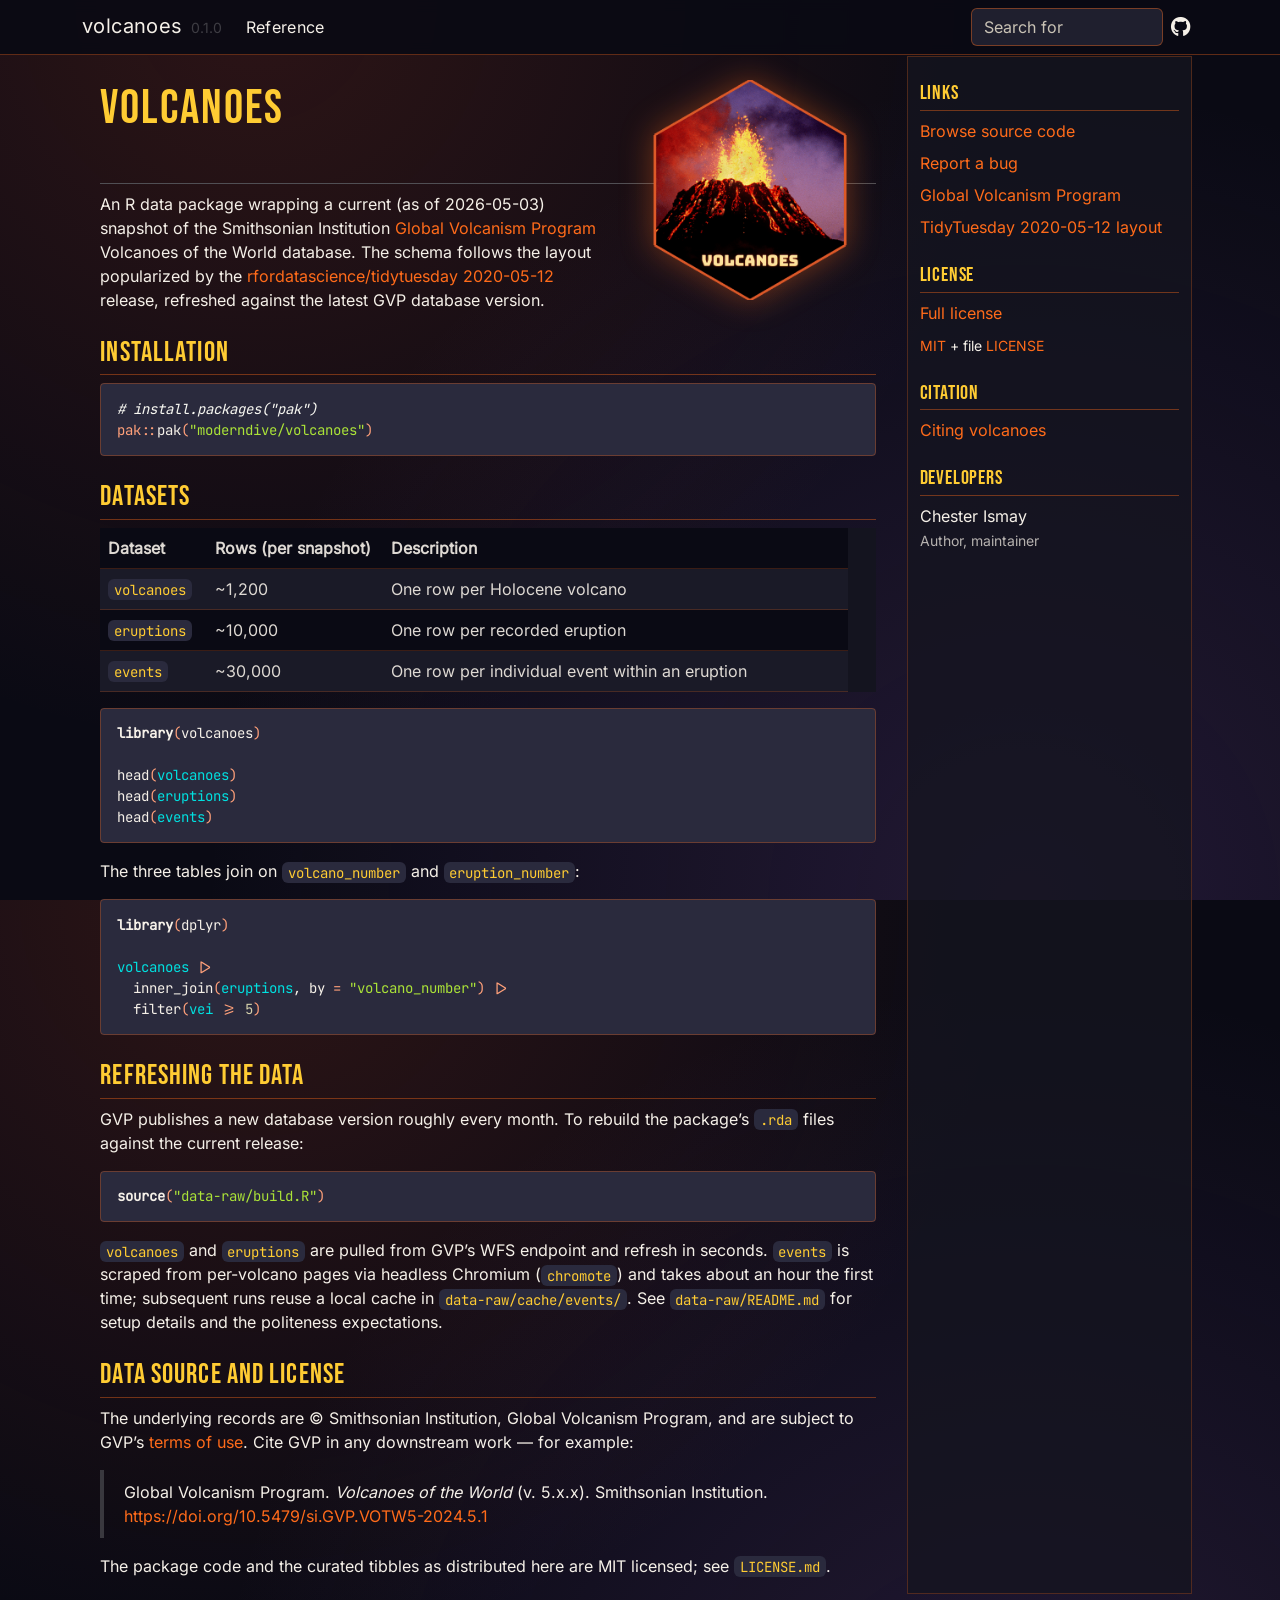
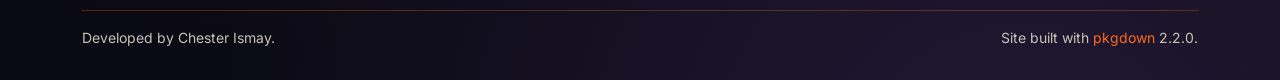
==== index.html @ a4c1a217 "Deploying to gh-pages from @ moderndive/volcanoes@729b1eee5a3ba54987ddbe29202e0647dfbb657e 🚀" ====
<!DOCTYPE html>
<!-- Generated by pkgdown: do not edit by hand --><html lang="en">
<head>
<meta http-equiv="Content-Type" content="text/html; charset=UTF-8">
<meta charset="utf-8">
<meta http-equiv="X-UA-Compatible" content="IE=edge">
<meta name="viewport" content="width=device-width, initial-scale=1, shrink-to-fit=no">
<title>volcanoes • volcanoes</title>
<!-- favicons --><link rel="icon" type="image/png" sizes="96x96" href="favicon-96x96.png">
<link rel="icon" type="”image/svg+xml”" href="favicon.svg">
<link rel="apple-touch-icon" sizes="180x180" href="apple-touch-icon.png">
<link rel="icon" sizes="any" href="favicon.ico">
<link rel="manifest" href="site.webmanifest">
<script src="deps/jquery-3.6.0/jquery-3.6.0.min.js"></script><meta name="viewport" content="width=device-width, initial-scale=1, shrink-to-fit=no">
<link href="deps/bootstrap-5.3.1/bootstrap.min.css" rel="stylesheet">
<script src="deps/bootstrap-5.3.1/bootstrap.bundle.min.js"></script><link href="deps/Inter-0.4.10/font.css" rel="stylesheet">
<link href="deps/JetBrains_Mono-0.4.10/font.css" rel="stylesheet">
<link href="deps/Bebas_Neue-0.4.10/font.css" rel="stylesheet">
<link href="deps/font-awesome-6.5.2/css/all.min.css" rel="stylesheet">
<link href="deps/font-awesome-6.5.2/css/v4-shims.min.css" rel="stylesheet">
<script src="deps/headroom-0.11.0/headroom.min.js"></script><script src="deps/headroom-0.11.0/jQuery.headroom.min.js"></script><script src="deps/bootstrap-toc-1.0.1/bootstrap-toc.min.js"></script><script src="deps/clipboard.js-2.0.11/clipboard.min.js"></script><script src="deps/search-1.0.0/autocomplete.jquery.min.js"></script><script src="deps/search-1.0.0/fuse.min.js"></script><script src="deps/search-1.0.0/mark.min.js"></script><!-- pkgdown --><script src="pkgdown.js"></script><script src="extra.js"></script><meta property="og:title" content="volcanoes">
<meta name="description" content="Tidy snapshots of the Smithsonian Institution Global Volcanism Program's Volcanoes of the World database — Holocene volcanoes, eruptions, and eruption events.
">
<meta property="og:description" content="Tidy snapshots of the Smithsonian Institution Global Volcanism Program's Volcanoes of the World database — Holocene volcanoes, eruptions, and eruption events.
">
<meta property="og:image" content="https://moderndive.github.io/volcanoes/logo.png">
</head>
<body>
    <a href="#main" class="visually-hidden-focusable">Skip to contents</a>


    <nav class="navbar navbar-expand-lg fixed-top bg-dark" data-bs-theme="dark" aria-label="Site navigation"><div class="container">

    <a class="navbar-brand me-2" href="index.html">volcanoes</a>

    <small class="nav-text text-muted me-auto" data-bs-toggle="tooltip" data-bs-placement="bottom" title="">0.1.0</small>


    <button class="navbar-toggler" type="button" data-bs-toggle="collapse" data-bs-target="#navbar" aria-controls="navbar" aria-expanded="false" aria-label="Toggle navigation">
      <span class="navbar-toggler-icon"></span>
    </button>

    <div id="navbar" class="collapse navbar-collapse ms-3">
      <ul class="navbar-nav me-auto">
<li class="nav-item"><a class="nav-link" href="reference/index.html">Reference</a></li>
      </ul>
<ul class="navbar-nav">
<li class="nav-item"><form class="form-inline" role="search">
 <input class="form-control" type="search" name="search-input" id="search-input" autocomplete="off" aria-label="Search site" placeholder="Search for" data-search-index="search.json">
</form></li>
<li class="nav-item"><a class="external-link nav-link" href="https://github.com/moderndive/volcanoes/" aria-label="GitHub"><span class="fa fab fa-github fa-lg"></span></a></li>
      </ul>
</div>


  </div>
</nav><div class="container template-home">
<div class="row">
  <main id="main" class="col-md-9"><div class="section level1">
<div class="page-header">
<img src="logo.png" class="logo" alt=""><h1 id="volcanoes-">volcanoes 
<a class="anchor" aria-label="anchor" href="#volcanoes-"></a>
</h1>
</div>
<p>An R data package wrapping a current (as of 2026-05-03) snapshot of the Smithsonian Institution <a href="https://volcano.si.edu/" class="external-link">Global Volcanism Program</a> Volcanoes of the World database. The schema follows the layout popularized by the <a href="https://github.com/rfordatascience/tidytuesday/tree/main/data/2020/2020-05-12" class="external-link">rfordatascience/tidytuesday 2020-05-12</a> release, refreshed against the latest GVP database version.</p>
<div class="section level2">
<h2 id="installation">Installation<a class="anchor" aria-label="anchor" href="#installation"></a>
</h2>
<div class="sourceCode" id="cb1"><pre class="downlit sourceCode r">
<code class="sourceCode R"><span><span class="co"># install.packages("pak")</span></span>
<span><span class="fu">pak</span><span class="fu">::</span><span class="fu"><a href="https://pak.r-lib.org/reference/pak.html" class="external-link">pak</a></span><span class="op">(</span><span class="st">"moderndive/volcanoes"</span><span class="op">)</span></span></code></pre></div>
</div>
<div class="section level2">
<h2 id="datasets">Datasets<a class="anchor" aria-label="anchor" href="#datasets"></a>
</h2>
<table class="table">
<colgroup>
<col width="14%">
<col width="23%">
<col width="61%">
</colgroup>
<thead><tr>
<th>Dataset</th>
<th>Rows (per snapshot)</th>
<th>Description</th>
</tr></thead>
<tbody>
<tr>
<td><code>volcanoes</code></td>
<td>~1,200</td>
<td>One row per Holocene volcano</td>
</tr>
<tr>
<td><code>eruptions</code></td>
<td>~10,000</td>
<td>One row per recorded eruption</td>
</tr>
<tr>
<td><code>events</code></td>
<td>~30,000</td>
<td>One row per individual event within an eruption</td>
</tr>
</tbody>
</table>
<div class="sourceCode" id="cb2"><pre class="downlit sourceCode r">
<code class="sourceCode R"><span><span class="kw"><a href="https://rdrr.io/r/base/library.html" class="external-link">library</a></span><span class="op">(</span><span class="va"><a href="https://moderndive.github.io/volcanoes/">volcanoes</a></span><span class="op">)</span></span>
<span></span>
<span><span class="fu"><a href="https://rdrr.io/r/utils/head.html" class="external-link">head</a></span><span class="op">(</span><span class="va">volcanoes</span><span class="op">)</span></span>
<span><span class="fu"><a href="https://rdrr.io/r/utils/head.html" class="external-link">head</a></span><span class="op">(</span><span class="va">eruptions</span><span class="op">)</span></span>
<span><span class="fu"><a href="https://rdrr.io/r/utils/head.html" class="external-link">head</a></span><span class="op">(</span><span class="va">events</span><span class="op">)</span></span></code></pre></div>
<p>The three tables join on <code>volcano_number</code> and <code>eruption_number</code>:</p>
<div class="sourceCode" id="cb3"><pre class="downlit sourceCode r">
<code class="sourceCode R"><span><span class="kw"><a href="https://rdrr.io/r/base/library.html" class="external-link">library</a></span><span class="op">(</span><span class="va"><a href="https://dplyr.tidyverse.org" class="external-link">dplyr</a></span><span class="op">)</span></span>
<span></span>
<span><span class="va">volcanoes</span> <span class="op">|&gt;</span></span>
<span>  <span class="fu"><a href="https://dplyr.tidyverse.org/reference/mutate-joins.html" class="external-link">inner_join</a></span><span class="op">(</span><span class="va">eruptions</span>, by <span class="op">=</span> <span class="st">"volcano_number"</span><span class="op">)</span> <span class="op">|&gt;</span></span>
<span>  <span class="fu"><a href="https://dplyr.tidyverse.org/reference/filter.html" class="external-link">filter</a></span><span class="op">(</span><span class="va">vei</span> <span class="op">&gt;=</span> <span class="fl">5</span><span class="op">)</span></span></code></pre></div>
</div>
<div class="section level2">
<h2 id="refreshing-the-data">Refreshing the data<a class="anchor" aria-label="anchor" href="#refreshing-the-data"></a>
</h2>
<p>GVP publishes a new database version roughly every month. To rebuild the package’s <code>.rda</code> files against the current release:</p>
<div class="sourceCode" id="cb4"><pre class="downlit sourceCode r">
<code class="sourceCode R"><span><span class="kw"><a href="https://rdrr.io/r/base/source.html" class="external-link">source</a></span><span class="op">(</span><span class="st">"data-raw/build.R"</span><span class="op">)</span></span></code></pre></div>
<p><code>volcanoes</code> and <code>eruptions</code> are pulled from GVP’s WFS endpoint and refresh in seconds. <code>events</code> is scraped from per-volcano pages via headless Chromium (<code>chromote</code>) and takes about an hour the first time; subsequent runs reuse a local cache in <code>data-raw/cache/events/</code>. See <a href="data-raw/README.html"><code>data-raw/README.md</code></a> for setup details and the politeness expectations.</p>
</div>
<div class="section level2">
<h2 id="data-source-and-license">Data source and license<a class="anchor" aria-label="anchor" href="#data-source-and-license"></a>
</h2>
<p>The underlying records are © Smithsonian Institution, Global Volcanism Program, and are subject to GVP’s <a href="https://volcano.si.edu/gvp_terms.cfm" class="external-link">terms of use</a>. Cite GVP in any downstream work — for example:</p>
<blockquote>
<p>Global Volcanism Program. <em>Volcanoes of the World</em> (v. 5.x.x). Smithsonian Institution. <a href="https://doi.org/10.5479/si.GVP.VOTW5-2024.5.1" class="external-link uri">https://doi.org/10.5479/si.GVP.VOTW5-2024.5.1</a></p>
</blockquote>
<p>The package code and the curated tibbles as distributed here are MIT licensed; see <a href="LICENSE.html"><code>LICENSE.md</code></a>.</p>
</div>
</div>
  </main><aside class="col-md-3"><div class="links">
<h2 data-toc-skip>Links</h2>
<ul class="list-unstyled">
<li><a href="https://github.com/moderndive/volcanoes/" class="external-link">Browse source code</a></li>
<li><a href="https://github.com/moderndive/volcanoes/issues" class="external-link">Report a bug</a></li>
<li><a href="https://volcano.si.edu/" class="external-link">Global Volcanism Program</a></li>
<li><a href="https://github.com/rfordatascience/tidytuesday/tree/main/data/2020/2020-05-12" class="external-link">TidyTuesday 2020-05-12 layout</a></li>
</ul>
</div>

<div class="license">
<h2 data-toc-skip>License</h2>
<ul class="list-unstyled">
<li><a href="LICENSE.html">Full license</a></li>
<li><small><a href="https://opensource.org/licenses/mit-license.php" class="external-link">MIT</a> + file <a href="LICENSE-text.html">LICENSE</a></small></li>
</ul>
</div>


<div class="citation">
<h2 data-toc-skip>Citation</h2>
<ul class="list-unstyled">
<li><a href="authors.html#citation">Citing volcanoes</a></li>
</ul>
</div>

<div class="developers">
<h2 data-toc-skip>Developers</h2>
<ul class="list-unstyled">
<li>Chester Ismay <br><small class="roles"> Author, maintainer </small>   </li>
</ul>
</div>



  </aside>
</div>


    <footer><div class="pkgdown-footer-left">
  <p>Developed by Chester Ismay.</p>
</div>

<div class="pkgdown-footer-right">
  <p>Site built with <a href="https://pkgdown.r-lib.org/" class="external-link">pkgdown</a> 2.2.0.</p>
</div>

    </footer>
</div>





  </body>
</html>
---- deps/Inter-0.4.10/font.css ----
/* cyrillic-ext */
@font-face {
  font-family: 'Inter';
  font-style: normal;
  font-weight: 400;
  font-display: swap;
  src: url(UcCO3FwrK3iLTeHuS_nVMrMxCp50SjIw2boKoduKmMEVuLyfAZJhiI2B.woff2) format('woff2');
  unicode-range: U+0460-052F, U+1C80-1C8A, U+20B4, U+2DE0-2DFF, U+A640-A69F, U+FE2E-FE2F;
}
/* cyrillic */
@font-face {
  font-family: 'Inter';
  font-style: normal;
  font-weight: 400;
  font-display: swap;
  src: url(UcCO3FwrK3iLTeHuS_nVMrMxCp50SjIw2boKoduKmMEVuLyfAZthiI2B.woff2) format('woff2');
  unicode-range: U+0301, U+0400-045F, U+0490-0491, U+04B0-04B1, U+2116;
}
/* greek-ext */
@font-face {
  font-family: 'Inter';
  font-style: normal;
  font-weight: 400;
  font-display: swap;
  src: url(UcCO3FwrK3iLTeHuS_nVMrMxCp50SjIw2boKoduKmMEVuLyfAZNhiI2B.woff2) format('woff2');
  unicode-range: U+1F00-1FFF;
}
/* greek */
@font-face {
  font-family: 'Inter';
  font-style: normal;
  font-weight: 400;
  font-display: swap;
  src: url(UcCO3FwrK3iLTeHuS_nVMrMxCp50SjIw2boKoduKmMEVuLyfAZxhiI2B.woff2) format('woff2');
  unicode-range: U+0370-0377, U+037A-037F, U+0384-038A, U+038C, U+038E-03A1, U+03A3-03FF;
}
/* vietnamese */
@font-face {
  font-family: 'Inter';
  font-style: normal;
  font-weight: 400;
  font-display: swap;
  src: url(UcCO3FwrK3iLTeHuS_nVMrMxCp50SjIw2boKoduKmMEVuLyfAZBhiI2B.woff2) format('woff2');
  unicode-range: U+0102-0103, U+0110-0111, U+0128-0129, U+0168-0169, U+01A0-01A1, U+01AF-01B0, U+0300-0301, U+0303-0304, U+0308-0309, U+0323, U+0329, U+1EA0-1EF9, U+20AB;
}
/* latin-ext */
@font-face {
  font-family: 'Inter';
  font-style: normal;
  font-weight: 400;
  font-display: swap;
  src: url(UcCO3FwrK3iLTeHuS_nVMrMxCp50SjIw2boKoduKmMEVuLyfAZFhiI2B.woff2) format('woff2');
  unicode-range: U+0100-02BA, U+02BD-02C5, U+02C7-02CC, U+02CE-02D7, U+02DD-02FF, U+0304, U+0308, U+0329, U+1D00-1DBF, U+1E00-1E9F, U+1EF2-1EFF, U+2020, U+20A0-20AB, U+20AD-20C0, U+2113, U+2C60-2C7F, U+A720-A7FF;
}
/* latin */
@font-face {
  font-family: 'Inter';
  font-style: normal;
  font-weight: 400;
  font-display: swap;
  src: url(UcCO3FwrK3iLTeHuS_nVMrMxCp50SjIw2boKoduKmMEVuLyfAZ9hiA.woff2) format('woff2');
  unicode-range: U+0000-00FF, U+0131, U+0152-0153, U+02BB-02BC, U+02C6, U+02DA, U+02DC, U+0304, U+0308, U+0329, U+2000-206F, U+20AC, U+2122, U+2191, U+2193, U+2212, U+2215, U+FEFF, U+FFFD;
}
---- deps/JetBrains_Mono-0.4.10/font.css ----
/* cyrillic-ext */
@font-face {
  font-family: 'JetBrains Mono';
  font-style: normal;
  font-weight: 400;
  font-display: swap;
  src: url(tDbY2o-flEEny0FZhsfKu5WU4zr3E_BX0PnT8RD8yKxTN1OVgaY.woff2) format('woff2');
  unicode-range: U+0460-052F, U+1C80-1C8A, U+20B4, U+2DE0-2DFF, U+A640-A69F, U+FE2E-FE2F;
}
/* cyrillic */
@font-face {
  font-family: 'JetBrains Mono';
  font-style: normal;
  font-weight: 400;
  font-display: swap;
  src: url(tDbY2o-flEEny0FZhsfKu5WU4zr3E_BX0PnT8RD8yKxTPlOVgaY.woff2) format('woff2');
  unicode-range: U+0301, U+0400-045F, U+0490-0491, U+04B0-04B1, U+2116;
}
/* greek */
@font-face {
  font-family: 'JetBrains Mono';
  font-style: normal;
  font-weight: 400;
  font-display: swap;
  src: url(tDbY2o-flEEny0FZhsfKu5WU4zr3E_BX0PnT8RD8yKxTOVOVgaY.woff2) format('woff2');
  unicode-range: U+0370-0377, U+037A-037F, U+0384-038A, U+038C, U+038E-03A1, U+03A3-03FF;
}
/* vietnamese */
@font-face {
  font-family: 'JetBrains Mono';
  font-style: normal;
  font-weight: 400;
  font-display: swap;
  src: url(tDbY2o-flEEny0FZhsfKu5WU4zr3E_BX0PnT8RD8yKxTNVOVgaY.woff2) format('woff2');
  unicode-range: U+0102-0103, U+0110-0111, U+0128-0129, U+0168-0169, U+01A0-01A1, U+01AF-01B0, U+0300-0301, U+0303-0304, U+0308-0309, U+0323, U+0329, U+1EA0-1EF9, U+20AB;
}
/* latin-ext */
@font-face {
  font-family: 'JetBrains Mono';
  font-style: normal;
  font-weight: 400;
  font-display: swap;
  src: url(tDbY2o-flEEny0FZhsfKu5WU4zr3E_BX0PnT8RD8yKxTNFOVgaY.woff2) format('woff2');
  unicode-range: U+0100-02BA, U+02BD-02C5, U+02C7-02CC, U+02CE-02D7, U+02DD-02FF, U+0304, U+0308, U+0329, U+1D00-1DBF, U+1E00-1E9F, U+1EF2-1EFF, U+2020, U+20A0-20AB, U+20AD-20C0, U+2113, U+2C60-2C7F, U+A720-A7FF;
}
/* latin */
@font-face {
  font-family: 'JetBrains Mono';
  font-style: normal;
  font-weight: 400;
  font-display: swap;
  src: url(tDbY2o-flEEny0FZhsfKu5WU4zr3E_BX0PnT8RD8yKxTOlOV.woff2) format('woff2');
  unicode-range: U+0000-00FF, U+0131, U+0152-0153, U+02BB-02BC, U+02C6, U+02DA, U+02DC, U+0304, U+0308, U+0329, U+2000-206F, U+20AC, U+2122, U+2191, U+2193, U+2212, U+2215, U+FEFF, U+FFFD;
}
---- deps/Bebas_Neue-0.4.10/font.css ----
/* latin-ext */
@font-face {
  font-family: 'Bebas Neue';
  font-style: normal;
  font-weight: 400;
  font-display: swap;
  src: url(JTUSjIg69CK48gW7PXoo9Wdhyzbi.woff2) format('woff2');
  unicode-range: U+0100-02BA, U+02BD-02C5, U+02C7-02CC, U+02CE-02D7, U+02DD-02FF, U+0304, U+0308, U+0329, U+1D00-1DBF, U+1E00-1E9F, U+1EF2-1EFF, U+2020, U+20A0-20AB, U+20AD-20C0, U+2113, U+2C60-2C7F, U+A720-A7FF;
}
/* latin */
@font-face {
  font-family: 'Bebas Neue';
  font-style: normal;
  font-weight: 400;
  font-display: swap;
  src: url(JTUSjIg69CK48gW7PXoo9Wlhyw.woff2) format('woff2');
  unicode-range: U+0000-00FF, U+0131, U+0152-0153, U+02BB-02BC, U+02C6, U+02DA, U+02DC, U+0304, U+0308, U+0329, U+2000-206F, U+20AC, U+2122, U+2191, U+2193, U+2212, U+2215, U+FEFF, U+FFFD;
}
---- deps/font-awesome-6.5.2/css/v4-shims.min.css ----
/*!
 * Font Awesome Free 6.5.2 by @fontawesome - https://fontawesome.com
 * License - https://fontawesome.com/license/free (Icons: CC BY 4.0, Fonts: SIL OFL 1.1, Code: MIT License)
 * Copyright 2024 Fonticons, Inc.
 */
.fa.fa-glass:before{content:"\f000"}.fa.fa-envelope-o{font-family:"Font Awesome 6 Free";font-weight:400}.fa.fa-envelope-o:before{content:"\f0e0"}.fa.fa-star-o{font-family:"Font Awesome 6 Free";font-weight:400}.fa.fa-star-o:before{content:"\f005"}.fa.fa-close:before,.fa.fa-remove:before{content:"\f00d"}.fa.fa-gear:before{content:"\f013"}.fa.fa-trash-o{font-family:"Font Awesome 6 Free";font-weight:400}.fa.fa-trash-o:before{content:"\f2ed"}.fa.fa-home:before{content:"\f015"}.fa.fa-file-o{font-family:"Font Awesome 6 Free";font-weight:400}.fa.fa-file-o:before{content:"\f15b"}.fa.fa-clock-o{font-family:"Font Awesome 6 Free";font-weight:400}.fa.fa-clock-o:before{content:"\f017"}.fa.fa-arrow-circle-o-down{font-family:"Font Awesome 6 Free";font-weight:400}.fa.fa-arrow-circle-o-down:before{content:"\f358"}.fa.fa-arrow-circle-o-up{font-family:"Font Awesome 6 Free";font-weight:400}.fa.fa-arrow-circle-o-up:before{content:"\f35b"}.fa.fa-play-circle-o{font-family:"Font Awesome 6 Free";font-weight:400}.fa.fa-play-circle-o:before{content:"\f144"}.fa.fa-repeat:before,.fa.fa-rotate-right:before{content:"\f01e"}.fa.fa-refresh:before{content:"\f021"}.fa.fa-list-alt{font-family:"Font Awesome 6 Free";font-weight:400}.fa.fa-list-alt:before{content:"\f022"}.fa.fa-dedent:before{content:"\f03b"}.fa.fa-video-camera:before{content:"\f03d"}.fa.fa-picture-o{font-family:"Font Awesome 6 Free";font-weight:400}.fa.fa-picture-o:before{content:"\f03e"}.fa.fa-photo{font-family:"Font Awesome 6 Free";font-weight:400}.fa.fa-photo:before{content:"\f03e"}.fa.fa-image{font-family:"Font Awesome 6 Free";font-weight:400}.fa.fa-image:before{content:"\f03e"}.fa.fa-map-marker:before{content:"\f3c5"}.fa.fa-pencil-square-o{font-family:"Font Awesome 6 Free";font-weight:400}.fa.fa-pencil-square-o:before{content:"\f044"}.fa.fa-edit{font-family:"Font Awesome 6 Free";font-weight:400}.fa.fa-edit:before{content:"\f044"}.fa.fa-share-square-o:before{content:"\f14d"}.fa.fa-check-square-o{font-family:"Font Awesome 6 Free";font-weight:400}.fa.fa-check-square-o:before{content:"\f14a"}.fa.fa-arrows:before{content:"\f0b2"}.fa.fa-times-circle-o{font-family:"Font Awesome 6 Free";font-weight:400}.fa.fa-times-circle-o:before{content:"\f057"}.fa.fa-check-circle-o{font-family:"Font Awesome 6 Free";font-weight:400}.fa.fa-check-circle-o:before{content:"\f058"}.fa.fa-mail-forward:before{content:"\f064"}.fa.fa-expand:before{content:"\f424"}.fa.fa-compress:before{content:"\f422"}.fa.fa-eye,.fa.fa-eye-slash{font-family:"Font Awesome 6 Free";font-weight:400}.fa.fa-warning:before{content:"\f071"}.fa.fa-calendar:before{content:"\f073"}.fa.fa-arrows-v:before{content:"\f338"}.fa.fa-arrows-h:before{content:"\f337"}.fa.fa-bar-chart-o:before,.fa.fa-bar-chart:before{content:"\e0e3"}.fa.fa-twitter-square{font-family:"Font Awesome 6 Brands";font-weight:400}.fa.fa-twitter-square:before{content:"\f081"}.fa.fa-facebook-square{font-family:"Font Awesome 6 Brands";font-weight:400}.fa.fa-facebook-square:before{content:"\f082"}.fa.fa-gears:before{content:"\f085"}.fa.fa-thumbs-o-up{font-family:"Font Awesome 6 Free";font-weight:400}.fa.fa-thumbs-o-up:before{content:"\f164"}.fa.fa-thumbs-o-down{font-family:"Font Awesome 6 Free";font-weight:400}.fa.fa-thumbs-o-down:before{content:"\f165"}.fa.fa-heart-o{font-family:"Font Awesome 6 Free";font-weight:400}.fa.fa-heart-o:before{content:"\f004"}.fa.fa-sign-out:before{content:"\f2f5"}.fa.fa-linkedin-square{font-family:"Font Awesome 6 Brands";font-weight:400}.fa.fa-linkedin-square:before{content:"\f08c"}.fa.fa-thumb-tack:before{content:"\f08d"}.fa.fa-external-link:before{content:"\f35d"}.fa.fa-sign-in:before{content:"\f2f6"}.fa.fa-github-square{font-family:"Font Awesome 6 Brands";font-weight:400}.fa.fa-github-square:before{content:"\f092"}.fa.fa-lemon-o{font-family:"Font Awesome 6 Free";font-weight:400}.fa.fa-lemon-o:before{content:"\f094"}.fa.fa-square-o{font-family:"Font Awesome 6 Free";font-weight:400}.fa.fa-square-o:before{content:"\f0c8"}.fa.fa-bookmark-o{font-family:"Font Awesome 6 Free";font-weight:400}.fa.fa-bookmark-o:before{content:"\f02e"}.fa.fa-facebook,.fa.fa-twitter{font-family:"Font Awesome 6 Brands";font-weight:400}.fa.fa-facebook:before{content:"\f39e"}.fa.fa-facebook-f{font-family:"Font Awesome 6 Brands";font-weight:400}.fa.fa-facebook-f:before{content:"\f39e"}.fa.fa-github{font-family:"Font Awesome 6 Brands";font-weight:400}.fa.fa-credit-card{font-family:"Font Awesome 6 Free";font-weight:400}.fa.fa-feed:before{content:"\f09e"}.fa.fa-hdd-o{font-family:"Font Awesome 6 Free";font-weight:400}.fa.fa-hdd-o:before{content:"\f0a0"}.fa.fa-hand-o-right{font-family:"Font Awesome 6 Free";font-weight:400}.fa.fa-hand-o-right:before{content:"\f0a4"}.fa.fa-hand-o-left{font-family:"Font Awesome 6 Free";font-weight:400}.fa.fa-hand-o-left:before{content:"\f0a5"}.fa.fa-hand-o-up{font-family:"Font Awesome 6 Free";font-weight:400}.fa.fa-hand-o-up:before{content:"\f0a6"}.fa.fa-hand-o-down{font-family:"Font Awesome 6 Free";font-weight:400}.fa.fa-hand-o-down:before{content:"\f0a7"}.fa.fa-globe:before{content:"\f57d"}.fa.fa-tasks:before{content:"\f828"}.fa.fa-arrows-alt:before{content:"\f31e"}.fa.fa-group:before{content:"\f0c0"}.fa.fa-chain:before{content:"\f0c1"}.fa.fa-cut:before{content:"\f0c4"}.fa.fa-files-o{font-family:"Font Awesome 6 Free";font-weight:400}.fa.fa-files-o:before{content:"\f0c5"}.fa.fa-floppy-o{font-family:"Font Awesome 6 Free";font-weight:400}.fa.fa-floppy-o:before{content:"\f0c7"}.fa.fa-save{font-family:"Font Awesome 6 Free";font-weight:400}.fa.fa-save:before{content:"\f0c7"}.fa.fa-navicon:before,.fa.fa-reorder:before{content:"\f0c9"}.fa.fa-magic:before{content:"\e2ca"}.fa.fa-pinterest,.fa.fa-pinterest-square{font-family:"Font Awesome 6 Brands";font-weight:400}.fa.fa-pinterest-square:before{content:"\f0d3"}.fa.fa-google-plus-square{font-family:"Font Awesome 6 Brands";font-weight:400}.fa.fa-google-plus-square:before{content:"\f0d4"}.fa.fa-google-plus{font-family:"Font Awesome 6 Brands";font-weight:400}.fa.fa-google-plus:before{content:"\f0d5"}.fa.fa-money:before{content:"\f3d1"}.fa.fa-unsorted:before{content:"\f0dc"}.fa.fa-sort-desc:before{content:"\f0dd"}.fa.fa-sort-asc:before{content:"\f0de"}.fa.fa-linkedin{font-family:"Font Awesome 6 Brands";font-weight:400}.fa.fa-linkedin:before{content:"\f0e1"}.fa.fa-rotate-left:before{content:"\f0e2"}.fa.fa-legal:before{content:"\f0e3"}.fa.fa-dashboard:before,.fa.fa-tachometer:before{content:"\f625"}.fa.fa-comment-o{font-family:"Font Awesome 6 Free";font-weight:400}.fa.fa-comment-o:before{content:"\f075"}.fa.fa-comments-o{font-family:"Font Awesome 6 Free";font-weight:400}.fa.fa-comments-o:before{content:"\f086"}.fa.fa-flash:before{content:"\f0e7"}.fa.fa-clipboard:before{content:"\f0ea"}.fa.fa-lightbulb-o{font-family:"Font Awesome 6 Free";font-weight:400}.fa.fa-lightbulb-o:before{content:"\f0eb"}.fa.fa-exchange:before{content:"\f362"}.fa.fa-cloud-download:before{content:"\f0ed"}.fa.fa-cloud-upload:before{content:"\f0ee"}.fa.fa-bell-o{font-family:"Font Awesome 6 Free";font-weight:400}.fa.fa-bell-o:before{content:"\f0f3"}.fa.fa-cutlery:before{content:"\f2e7"}.fa.fa-file-text-o{font-family:"Font Awesome 6 Free";font-weight:400}.fa.fa-file-text-o:before{content:"\f15c"}.fa.fa-building-o{font-family:"Font Awesome 6 Free";font-weight:400}.fa.fa-building-o:before{content:"\f1ad"}.fa.fa-hospital-o{font-family:"Font Awesome 6 Free";font-weight:400}.fa.fa-hospital-o:before{content:"\f0f8"}.fa.fa-tablet:before{content:"\f3fa"}.fa.fa-mobile-phone:before,.fa.fa-mobile:before{content:"\f3cd"}.fa.fa-circle-o{font-family:"Font Awesome 6 Free";font-weight:400}.fa.fa-circle-o:before{content:"\f111"}.fa.fa-mail-reply:before{content:"\f3e5"}.fa.fa-github-alt{font-family:"Font Awesome 6 Brands";font-weight:400}.fa.fa-folder-o{font-family:"Font Awesome 6 Free";font-weight:400}.fa.fa-folder-o:before{content:"\f07b"}.fa.fa-folder-open-o{font-family:"Font Awesome 6 Free";font-weight:400}.fa.fa-folder-open-o:before{content:"\f07c"}.fa.fa-smile-o{font-family:"Font Awesome 6 Free";font-weight:400}.fa.fa-smile-o:before{content:"\f118"}.fa.fa-frown-o{font-family:"Font Awesome 6 Free";font-weight:400}.fa.fa-frown-o:before{content:"\f119"}.fa.fa-meh-o{font-family:"Font Awesome 6 Free";font-weight:400}.fa.fa-meh-o:before{content:"\f11a"}.fa.fa-keyboard-o{font-family:"Font Awesome 6 Free";font-weight:400}.fa.fa-keyboard-o:before{content:"\f11c"}.fa.fa-flag-o{font-family:"Font Awesome 6 Free";font-weight:400}.fa.fa-flag-o:before{content:"\f024"}.fa.fa-mail-reply-all:before{content:"\f122"}.fa.fa-star-half-o{font-family:"Font Awesome 6 Free";font-weight:400}.fa.fa-star-half-o:before{content:"\f5c0"}.fa.fa-star-half-empty{font-family:"Font Awesome 6 Free";font-weight:400}.fa.fa-star-half-empty:before{content:"\f5c0"}.fa.fa-star-half-full{font-family:"Font Awesome 6 Free";font-weight:400}.fa.fa-star-half-full:before{content:"\f5c0"}.fa.fa-code-fork:before{content:"\f126"}.fa.fa-chain-broken:before,.fa.fa-unlink:before{content:"\f127"}.fa.fa-calendar-o{font-family:"Font Awesome 6 Free";font-weight:400}.fa.fa-calendar-o:before{content:"\f133"}.fa.fa-css3,.fa.fa-html5,.fa.fa-maxcdn{font-family:"Font Awesome 6 Brands";font-weight:400}.fa.fa-unlock-alt:before{content:"\f09c"}.fa.fa-minus-square-o{font-family:"Font Awesome 6 Free";font-weight:400}.fa.fa-minus-square-o:before{content:"\f146"}.fa.fa-level-up:before{content:"\f3bf"}.fa.fa-level-down:before{content:"\f3be"}.fa.fa-pencil-square:before{content:"\f14b"}.fa.fa-external-link-square:before{content:"\f360"}.fa.fa-compass{font-family:"Font Awesome 6 Free";font-weight:400}.fa.fa-caret-square-o-down{font-family:"Font Awesome 6 Free";font-weight:400}.fa.fa-caret-square-o-down:before{content:"\f150"}.fa.fa-toggle-down{font-family:"Font Awesome 6 Free";font-weight:400}.fa.fa-toggle-down:before{content:"\f150"}.fa.fa-caret-square-o-up{font-family:"Font Awesome 6 Free";font-weight:400}.fa.fa-caret-square-o-up:before{content:"\f151"}.fa.fa-toggle-up{font-family:"Font Awesome 6 Free";font-weight:400}.fa.fa-toggle-up:before{content:"\f151"}.fa.fa-caret-square-o-right{font-family:"Font Awesome 6 Free";font-weight:400}.fa.fa-caret-square-o-right:before{content:"\f152"}.fa.fa-toggle-right{font-family:"Font Awesome 6 Free";font-weight:400}.fa.fa-toggle-right:before{content:"\f152"}.fa.fa-eur:before,.fa.fa-euro:before{content:"\f153"}.fa.fa-gbp:before{content:"\f154"}.fa.fa-dollar:before,.fa.fa-usd:before{content:"\24"}.fa.fa-inr:before,.fa.fa-rupee:before{content:"\e1bc"}.fa.fa-cny:before,.fa.fa-jpy:before,.fa.fa-rmb:before,.fa.fa-yen:before{content:"\f157"}.fa.fa-rouble:before,.fa.fa-rub:before,.fa.fa-ruble:before{content:"\f158"}.fa.fa-krw:before,.fa.fa-won:before{content:"\f159"}.fa.fa-bitcoin,.fa.fa-btc{font-family:"Font Awesome 6 Brands";font-weight:400}.fa.fa-bitcoin:before{content:"\f15a"}.fa.fa-file-text:before{content:"\f15c"}.fa.fa-sort-alpha-asc:before{content:"\f15d"}.fa.fa-sort-alpha-desc:before{content:"\f881"}.fa.fa-sort-amount-asc:before{content:"\f884"}.fa.fa-sort-amount-desc:before{content:"\f160"}.fa.fa-sort-numeric-asc:before{content:"\f162"}.fa.fa-sort-numeric-desc:before{content:"\f886"}.fa.fa-youtube-square{font-family:"Font Awesome 6 Brands";font-weight:400}.fa.fa-youtube-square:before{content:"\f431"}.fa.fa-xing,.fa.fa-xing-square,.fa.fa-youtube{font-family:"Font Awesome 6 Brands";font-weight:400}.fa.fa-xing-square:before{content:"\f169"}.fa.fa-youtube-play{font-family:"Font Awesome 6 Brands";font-weight:400}.fa.fa-youtube-play:before{content:"\f167"}.fa.fa-adn,.fa.fa-bitbucket,.fa.fa-bitbucket-square,.fa.fa-dropbox,.fa.fa-flickr,.fa.fa-instagram,.fa.fa-stack-overflow{font-family:"Font Awesome 6 Brands";font-weight:400}.fa.fa-bitbucket-square:before{content:"\f171"}.fa.fa-tumblr,.fa.fa-tumblr-square{font-family:"Font Awesome 6 Brands";font-weight:400}.fa.fa-tumblr-square:before{content:"\f174"}.fa.fa-long-arrow-down:before{content:"\f309"}.fa.fa-long-arrow-up:before{content:"\f30c"}.fa.fa-long-arrow-left:before{content:"\f30a"}.fa.fa-long-arrow-right:before{content:"\f30b"}.fa.fa-android,.fa.fa-apple,.fa.fa-dribbble,.fa.fa-foursquare,.fa.fa-gittip,.fa.fa-gratipay,.fa.fa-linux,.fa.fa-skype,.fa.fa-trello,.fa.fa-windows{font-family:"Font Awesome 6 Brands";font-weight:400}.fa.fa-gittip:before{content:"\f184"}.fa.fa-sun-o{font-family:"Font Awesome 6 Free";font-weight:400}.fa.fa-sun-o:before{content:"\f185"}.fa.fa-moon-o{font-family:"Font Awesome 6 Free";font-weight:400}.fa.fa-moon-o:before{content:"\f186"}.fa.fa-pagelines,.fa.fa-renren,.fa.fa-stack-exchange,.fa.fa-vk,.fa.fa-weibo{font-family:"Font Awesome 6 Brands";font-weight:400}.fa.fa-arrow-circle-o-right{font-family:"Font Awesome 6 Free";font-weight:400}.fa.fa-arrow-circle-o-right:before{content:"\f35a"}.fa.fa-arrow-circle-o-left{font-family:"Font Awesome 6 Free";font-weight:400}.fa.fa-arrow-circle-o-left:before{content:"\f359"}.fa.fa-caret-square-o-left{font-family:"Font Awesome 6 Free";font-weight:400}.fa.fa-caret-square-o-left:before{content:"\f191"}.fa.fa-toggle-left{font-family:"Font Awesome 6 Free";font-weight:400}.fa.fa-toggle-left:before{content:"\f191"}.fa.fa-dot-circle-o{font-family:"Font Awesome 6 Free";font-weight:400}.fa.fa-dot-circle-o:before{content:"\f192"}.fa.fa-vimeo-square{font-family:"Font Awesome 6 Brands";font-weight:400}.fa.fa-vimeo-square:before{content:"\f194"}.fa.fa-try:before,.fa.fa-turkish-lira:before{content:"\e2bb"}.fa.fa-plus-square-o{font-family:"Font Awesome 6 Free";font-weight:400}.fa.fa-plus-square-o:before{content:"\f0fe"}.fa.fa-openid,.fa.fa-slack,.fa.fa-wordpress{font-family:"Font Awesome 6 Brands";font-weight:400}.fa.fa-bank:before,.fa.fa-institution:before{content:"\f19c"}.fa.fa-mortar-board:before{content:"\f19d"}.fa.fa-google,.fa.fa-reddit,.fa.fa-reddit-square,.fa.fa-yahoo{font-family:"Font Awesome 6 Brands";font-weight:400}.fa.fa-reddit-square:before{content:"\f1a2"}.fa.fa-behance,.fa.fa-behance-square,.fa.fa-delicious,.fa.fa-digg,.fa.fa-drupal,.fa.fa-joomla,.fa.fa-pied-piper-alt,.fa.fa-pied-piper-pp,.fa.fa-stumbleupon,.fa.fa-stumbleupon-circle{font-family:"Font Awesome 6 Brands";font-weight:400}.fa.fa-behance-square:before{content:"\f1b5"}.fa.fa-steam,.fa.fa-steam-square{font-family:"Font Awesome 6 Brands";font-weight:400}.fa.fa-steam-square:before{content:"\f1b7"}.fa.fa-automobile:before{content:"\f1b9"}.fa.fa-cab:before{content:"\f1ba"}.fa.fa-deviantart,.fa.fa-soundcloud,.fa.fa-spotify{font-family:"Font Awesome 6 Brands";font-weight:400}.fa.fa-file-pdf-o{font-family:"Font Awesome 6 Free";font-weight:400}.fa.fa-file-pdf-o:before{content:"\f1c1"}.fa.fa-file-word-o{font-family:"Font Awesome 6 Free";font-weight:400}.fa.fa-file-word-o:before{content:"\f1c2"}.fa.fa-file-excel-o{font-family:"Font Awesome 6 Free";font-weight:400}.fa.fa-file-excel-o:before{content:"\f1c3"}.fa.fa-file-powerpoint-o{font-family:"Font Awesome 6 Free";font-weight:400}.fa.fa-file-powerpoint-o:before{content:"\f1c4"}.fa.fa-file-image-o{font-family:"Font Awesome 6 Free";font-weight:400}.fa.fa-file-image-o:before{content:"\f1c5"}.fa.fa-file-photo-o{font-family:"Font Awesome 6 Free";font-weight:400}.fa.fa-file-photo-o:before{content:"\f1c5"}.fa.fa-file-picture-o{font-family:"Font Awesome 6 Free";font-weight:400}.fa.fa-file-picture-o:before{content:"\f1c5"}.fa.fa-file-archive-o{font-family:"Font Awesome 6 Free";font-weight:400}.fa.fa-file-archive-o:before{content:"\f1c6"}.fa.fa-file-zip-o{font-family:"Font Awesome 6 Free";font-weight:400}.fa.fa-file-zip-o:before{content:"\f1c6"}.fa.fa-file-audio-o{font-family:"Font Awesome 6 Free";font-weight:400}.fa.fa-file-audio-o:before{content:"\f1c7"}.fa.fa-file-sound-o{font-family:"Font Awesome 6 Free";font-weight:400}.fa.fa-file-sound-o:before{content:"\f1c7"}.fa.fa-file-video-o{font-family:"Font Awesome 6 Free";font-weight:400}.fa.fa-file-video-o:before{content:"\f1c8"}.fa.fa-file-movie-o{font-family:"Font Awesome 6 Free";font-weight:400}.fa.fa-file-movie-o:before{content:"\f1c8"}.fa.fa-file-code-o{font-family:"Font Awesome 6 Free";font-weight:400}.fa.fa-file-code-o:before{content:"\f1c9"}.fa.fa-codepen,.fa.fa-jsfiddle,.fa.fa-vine{font-family:"Font Awesome 6 Brands";font-weight:400}.fa.fa-life-bouy:before,.fa.fa-life-buoy:before,.fa.fa-life-saver:before,.fa.fa-support:before{content:"\f1cd"}.fa.fa-circle-o-notch:before{content:"\f1ce"}.fa.fa-ra,.fa.fa-rebel{font-family:"Font Awesome 6 Brands";font-weight:400}.fa.fa-ra:before{content:"\f1d0"}.fa.fa-resistance{font-family:"Font Awesome 6 Brands";font-weight:400}.fa.fa-resistance:before{content:"\f1d0"}.fa.fa-empire,.fa.fa-ge{font-family:"Font Awesome 6 Brands";font-weight:400}.fa.fa-ge:before{content:"\f1d1"}.fa.fa-git-square{font-family:"Font Awesome 6 Brands";font-weight:400}.fa.fa-git-square:before{content:"\f1d2"}.fa.fa-git,.fa.fa-hacker-news,.fa.fa-y-combinator-square{font-family:"Font Awesome 6 Brands";font-weight:400}.fa.fa-y-combinator-square:before{content:"\f1d4"}.fa.fa-yc-square{font-family:"Font Awesome 6 Brands";font-weight:400}.fa.fa-yc-square:before{content:"\f1d4"}.fa.fa-qq,.fa.fa-tencent-weibo,.fa.fa-wechat,.fa.fa-weixin{font-family:"Font Awesome 6 Brands";font-weight:400}.fa.fa-wechat:before{content:"\f1d7"}.fa.fa-send:before{content:"\f1d8"}.fa.fa-paper-plane-o{font-family:"Font Awesome 6 Free";font-weight:400}.fa.fa-paper-plane-o:before{content:"\f1d8"}.fa.fa-send-o{font-family:"Font Awesome 6 Free";font-weight:400}.fa.fa-send-o:before{content:"\f1d8"}.fa.fa-circle-thin{font-family:"Font Awesome 6 Free";font-weight:400}.fa.fa-circle-thin:before{content:"\f111"}.fa.fa-header:before{content:"\f1dc"}.fa.fa-futbol-o{font-family:"Font Awesome 6 Free";font-weight:400}.fa.fa-futbol-o:before{content:"\f1e3"}.fa.fa-soccer-ball-o{font-family:"Font Awesome 6 Free";font-weight:400}.fa.fa-soccer-ball-o:before{content:"\f1e3"}.fa.fa-slideshare,.fa.fa-twitch,.fa.fa-yelp{font-family:"Font Awesome 6 Brands";font-weight:400}.fa.fa-newspaper-o{font-family:"Font Awesome 6 Free";font-weight:400}.fa.fa-newspaper-o:before{content:"\f1ea"}.fa.fa-cc-amex,.fa.fa-cc-discover,.fa.fa-cc-mastercard,.fa.fa-cc-paypal,.fa.fa-cc-stripe,.fa.fa-cc-visa,.fa.fa-google-wallet,.fa.fa-paypal{font-family:"Font Awesome 6 Brands";font-weight:400}.fa.fa-bell-slash-o{font-family:"Font Awesome 6 Free";font-weight:400}.fa.fa-bell-slash-o:before{content:"\f1f6"}.fa.fa-trash:before{content:"\f2ed"}.fa.fa-copyright{font-family:"Font Awesome 6 Free";font-weight:400}.fa.fa-eyedropper:before{content:"\f1fb"}.fa.fa-area-chart:before{content:"\f1fe"}.fa.fa-pie-chart:before{content:"\f200"}.fa.fa-line-chart:before{content:"\f201"}.fa.fa-lastfm,.fa.fa-lastfm-square{font-family:"Font Awesome 6 Brands";font-weight:400}.fa.fa-lastfm-square:before{content:"\f203"}.fa.fa-angellist,.fa.fa-ioxhost{font-family:"Font Awesome 6 Brands";font-weight:400}.fa.fa-cc{font-family:"Font Awesome 6 Free";font-weight:400}.fa.fa-cc:before{content:"\f20a"}.fa.fa-ils:before,.fa.fa-shekel:before,.fa.fa-sheqel:before{content:"\f20b"}.fa.fa-buysellads,.fa.fa-connectdevelop,.fa.fa-dashcube,.fa.fa-forumbee,.fa.fa-leanpub,.fa.fa-sellsy,.fa.fa-shirtsinbulk,.fa.fa-simplybuilt,.fa.fa-skyatlas{font-family:"Font Awesome 6 Brands";font-weight:400}.fa.fa-diamond{font-family:"Font Awesome 6 Free";font-weight:400}.fa.fa-diamond:before{content:"\f3a5"}.fa.fa-intersex:before,.fa.fa-transgender:before{content:"\f224"}.fa.fa-transgender-alt:before{content:"\f225"}.fa.fa-facebook-official{font-family:"Font Awesome 6 Brands";font-weight:400}.fa.fa-facebook-official:before{content:"\f09a"}.fa.fa-pinterest-p,.fa.fa-whatsapp{font-family:"Font Awesome 6 Brands";font-weight:400}.fa.fa-hotel:before{content:"\f236"}.fa.fa-medium,.fa.fa-viacoin,.fa.fa-y-combinator,.fa.fa-yc{font-family:"Font Awesome 6 Brands";font-weight:400}.fa.fa-yc:before{content:"\f23b"}.fa.fa-expeditedssl,.fa.fa-opencart,.fa.fa-optin-monster{font-family:"Font Awesome 6 Brands";font-weight:400}.fa.fa-battery-4:before,.fa.fa-battery:before{content:"\f240"}.fa.fa-battery-3:before{content:"\f241"}.fa.fa-battery-2:before{content:"\f242"}.fa.fa-battery-1:before{content:"\f243"}.fa.fa-battery-0:before{content:"\f244"}.fa.fa-object-group,.fa.fa-object-ungroup,.fa.fa-sticky-note-o{font-family:"Font Awesome 6 Free";font-weight:400}.fa.fa-sticky-note-o:before{content:"\f249"}.fa.fa-cc-diners-club,.fa.fa-cc-jcb{font-family:"Font Awesome 6 Brands";font-weight:400}.fa.fa-clone{font-family:"Font Awesome 6 Free";font-weight:400}.fa.fa-hourglass-o:before{content:"\f254"}.fa.fa-hourglass-1:before{content:"\f251"}.fa.fa-hourglass-2:before{content:"\f252"}.fa.fa-hourglass-3:before{content:"\f253"}.fa.fa-hand-rock-o{font-family:"Font Awesome 6 Free";font-weight:400}.fa.fa-hand-rock-o:before{content:"\f255"}.fa.fa-hand-grab-o{font-family:"Font Awesome 6 Free";font-weight:400}.fa.fa-hand-grab-o:before{content:"\f255"}.fa.fa-hand-paper-o{font-family:"Font Awesome 6 Free";font-weight:400}.fa.fa-hand-paper-o:before{content:"\f256"}.fa.fa-hand-stop-o{font-family:"Font Awesome 6 Free";font-weight:400}.fa.fa-hand-stop-o:before{content:"\f256"}.fa.fa-hand-scissors-o{font-family:"Font Awesome 6 Free";font-weight:400}.fa.fa-hand-scissors-o:before{content:"\f257"}.fa.fa-hand-lizard-o{font-family:"Font Awesome 6 Free";font-weight:400}.fa.fa-hand-lizard-o:before{content:"\f258"}.fa.fa-hand-spock-o{font-family:"Font Awesome 6 Free";font-weight:400}.fa.fa-hand-spock-o:before{content:"\f259"}.fa.fa-hand-pointer-o{font-family:"Font Awesome 6 Free";font-weight:400}.fa.fa-hand-pointer-o:before{content:"\f25a"}.fa.fa-hand-peace-o{font-family:"Font Awesome 6 Free";font-weight:400}.fa.fa-hand-peace-o:before{content:"\f25b"}.fa.fa-registered{font-family:"Font Awesome 6 Free";font-weight:400}.fa.fa-creative-commons,.fa.fa-gg,.fa.fa-gg-circle,.fa.fa-odnoklassniki,.fa.fa-odnoklassniki-square{font-family:"Font Awesome 6 Brands";font-weight:400}.fa.fa-odnoklassniki-square:before{content:"\f264"}.fa.fa-chrome,.fa.fa-firefox,.fa.fa-get-pocket,.fa.fa-internet-explorer,.fa.fa-opera,.fa.fa-safari,.fa.fa-wikipedia-w{font-family:"Font Awesome 6 Brands";font-weight:400}.fa.fa-television:before{content:"\f26c"}.fa.fa-500px,.fa.fa-amazon,.fa.fa-contao{font-family:"Font Awesome 6 Brands";font-weight:400}.fa.fa-calendar-plus-o{font-family:"Font Awesome 6 Free";font-weight:400}.fa.fa-calendar-plus-o:before{content:"\f271"}.fa.fa-calendar-minus-o{font-family:"Font Awesome 6 Free";font-weight:400}.fa.fa-calendar-minus-o:before{content:"\f272"}.fa.fa-calendar-times-o{font-family:"Font Awesome 6 Free";font-weight:400}.fa.fa-calendar-times-o:before{content:"\f273"}.fa.fa-calendar-check-o{font-family:"Font Awesome 6 Free";font-weight:400}.fa.fa-calendar-check-o:before{content:"\f274"}.fa.fa-map-o{font-family:"Font Awesome 6 Free";font-weight:400}.fa.fa-map-o:before{content:"\f279"}.fa.fa-commenting:before{content:"\f4ad"}.fa.fa-commenting-o{font-family:"Font Awesome 6 Free";font-weight:400}.fa.fa-commenting-o:before{content:"\f4ad"}.fa.fa-houzz,.fa.fa-vimeo{font-family:"Font Awesome 6 Brands";font-weight:400}.fa.fa-vimeo:before{content:"\f27d"}.fa.fa-black-tie,.fa.fa-edge,.fa.fa-fonticons,.fa.fa-reddit-alien{font-family:"Font Awesome 6 Brands";font-weight:400}.fa.fa-credit-card-alt:before{content:"\f09d"}.fa.fa-codiepie,.fa.fa-fort-awesome,.fa.fa-mixcloud,.fa.fa-modx,.fa.fa-product-hunt,.fa.fa-scribd,.fa.fa-usb{font-family:"Font Awesome 6 Brands";font-weight:400}.fa.fa-pause-circle-o{font-family:"Font Awesome 6 Free";font-weight:400}.fa.fa-pause-circle-o:before{content:"\f28b"}.fa.fa-stop-circle-o{font-family:"Font Awesome 6 Free";font-weight:400}.fa.fa-stop-circle-o:before{content:"\f28d"}.fa.fa-bluetooth,.fa.fa-bluetooth-b,.fa.fa-envira,.fa.fa-gitlab,.fa.fa-wheelchair-alt,.fa.fa-wpbeginner,.fa.fa-wpforms{font-family:"Font Awesome 6 Brands";font-weight:400}.fa.fa-wheelchair-alt:before{content:"\f368"}.fa.fa-question-circle-o{font-family:"Font Awesome 6 Free";font-weight:400}.fa.fa-question-circle-o:before{content:"\f059"}.fa.fa-volume-control-phone:before{content:"\f2a0"}.fa.fa-asl-interpreting:before{content:"\f2a3"}.fa.fa-deafness:before,.fa.fa-hard-of-hearing:before{content:"\f2a4"}.fa.fa-glide,.fa.fa-glide-g{font-family:"Font Awesome 6 Brands";font-weight:400}.fa.fa-signing:before{content:"\f2a7"}.fa.fa-viadeo,.fa.fa-viadeo-square{font-family:"Font Awesome 6 Brands";font-weight:400}.fa.fa-viadeo-square:before{content:"\f2aa"}.fa.fa-snapchat,.fa.fa-snapchat-ghost{font-family:"Font Awesome 6 Brands";font-weight:400}.fa.fa-snapchat-ghost:before{content:"\f2ab"}.fa.fa-snapchat-square{font-family:"Font Awesome 6 Brands";font-weight:400}.fa.fa-snapchat-square:before{content:"\f2ad"}.fa.fa-first-order,.fa.fa-google-plus-official,.fa.fa-pied-piper,.fa.fa-themeisle,.fa.fa-yoast{font-family:"Font Awesome 6 Brands";font-weight:400}.fa.fa-google-plus-official:before{content:"\f2b3"}.fa.fa-google-plus-circle{font-family:"Font Awesome 6 Brands";font-weight:400}.fa.fa-google-plus-circle:before{content:"\f2b3"}.fa.fa-fa,.fa.fa-font-awesome{font-family:"Font Awesome 6 Brands";font-weight:400}.fa.fa-fa:before{content:"\f2b4"}.fa.fa-handshake-o{font-family:"Font Awesome 6 Free";font-weight:400}.fa.fa-handshake-o:before{content:"\f2b5"}.fa.fa-envelope-open-o{font-family:"Font Awesome 6 Free";font-weight:400}.fa.fa-envelope-open-o:before{content:"\f2b6"}.fa.fa-linode{font-family:"Font Awesome 6 Brands";font-weight:400}.fa.fa-address-book-o{font-family:"Font Awesome 6 Free";font-weight:400}.fa.fa-address-book-o:before{content:"\f2b9"}.fa.fa-vcard:before{content:"\f2bb"}.fa.fa-address-card-o{font-family:"Font Awesome 6 Free";font-weight:400}.fa.fa-address-card-o:before{content:"\f2bb"}.fa.fa-vcard-o{font-family:"Font Awesome 6 Free";font-weight:400}.fa.fa-vcard-o:before{content:"\f2bb"}.fa.fa-user-circle-o{font-family:"Font Awesome 6 Free";font-weight:400}.fa.fa-user-circle-o:before{content:"\f2bd"}.fa.fa-user-o{font-family:"Font Awesome 6 Free";font-weight:400}.fa.fa-user-o:before{content:"\f007"}.fa.fa-id-badge{font-family:"Font Awesome 6 Free";font-weight:400}.fa.fa-drivers-license:before{content:"\f2c2"}.fa.fa-id-card-o{font-family:"Font Awesome 6 Free";font-weight:400}.fa.fa-id-card-o:before{content:"\f2c2"}.fa.fa-drivers-license-o{font-family:"Font Awesome 6 Free";font-weight:400}.fa.fa-drivers-license-o:before{content:"\f2c2"}.fa.fa-free-code-camp,.fa.fa-quora,.fa.fa-telegram{font-family:"Font Awesome 6 Brands";font-weight:400}.fa.fa-thermometer-4:before,.fa.fa-thermometer:before{content:"\f2c7"}.fa.fa-thermometer-3:before{content:"\f2c8"}.fa.fa-thermometer-2:before{content:"\f2c9"}.fa.fa-thermometer-1:before{content:"\f2ca"}.fa.fa-thermometer-0:before{content:"\f2cb"}.fa.fa-bathtub:before,.fa.fa-s15:before{content:"\f2cd"}.fa.fa-window-maximize,.fa.fa-window-restore{font-family:"Font Awesome 6 Free";font-weight:400}.fa.fa-times-rectangle:before{content:"\f410"}.fa.fa-window-close-o{font-family:"Font Awesome 6 Free";font-weight:400}.fa.fa-window-close-o:before{content:"\f410"}.fa.fa-times-rectangle-o{font-family:"Font Awesome 6 Free";font-weight:400}.fa.fa-times-rectangle-o:before{content:"\f410"}.fa.fa-bandcamp,.fa.fa-eercast,.fa.fa-etsy,.fa.fa-grav,.fa.fa-imdb,.fa.fa-ravelry{font-family:"Font Awesome 6 Brands";font-weight:400}.fa.fa-eercast:before{content:"\f2da"}.fa.fa-snowflake-o{font-family:"Font Awesome 6 Free";font-weight:400}.fa.fa-snowflake-o:before{content:"\f2dc"}.fa.fa-meetup,.fa.fa-superpowers,.fa.fa-wpexplorer{font-family:"Font Awesome 6 Brands";font-weight:400}
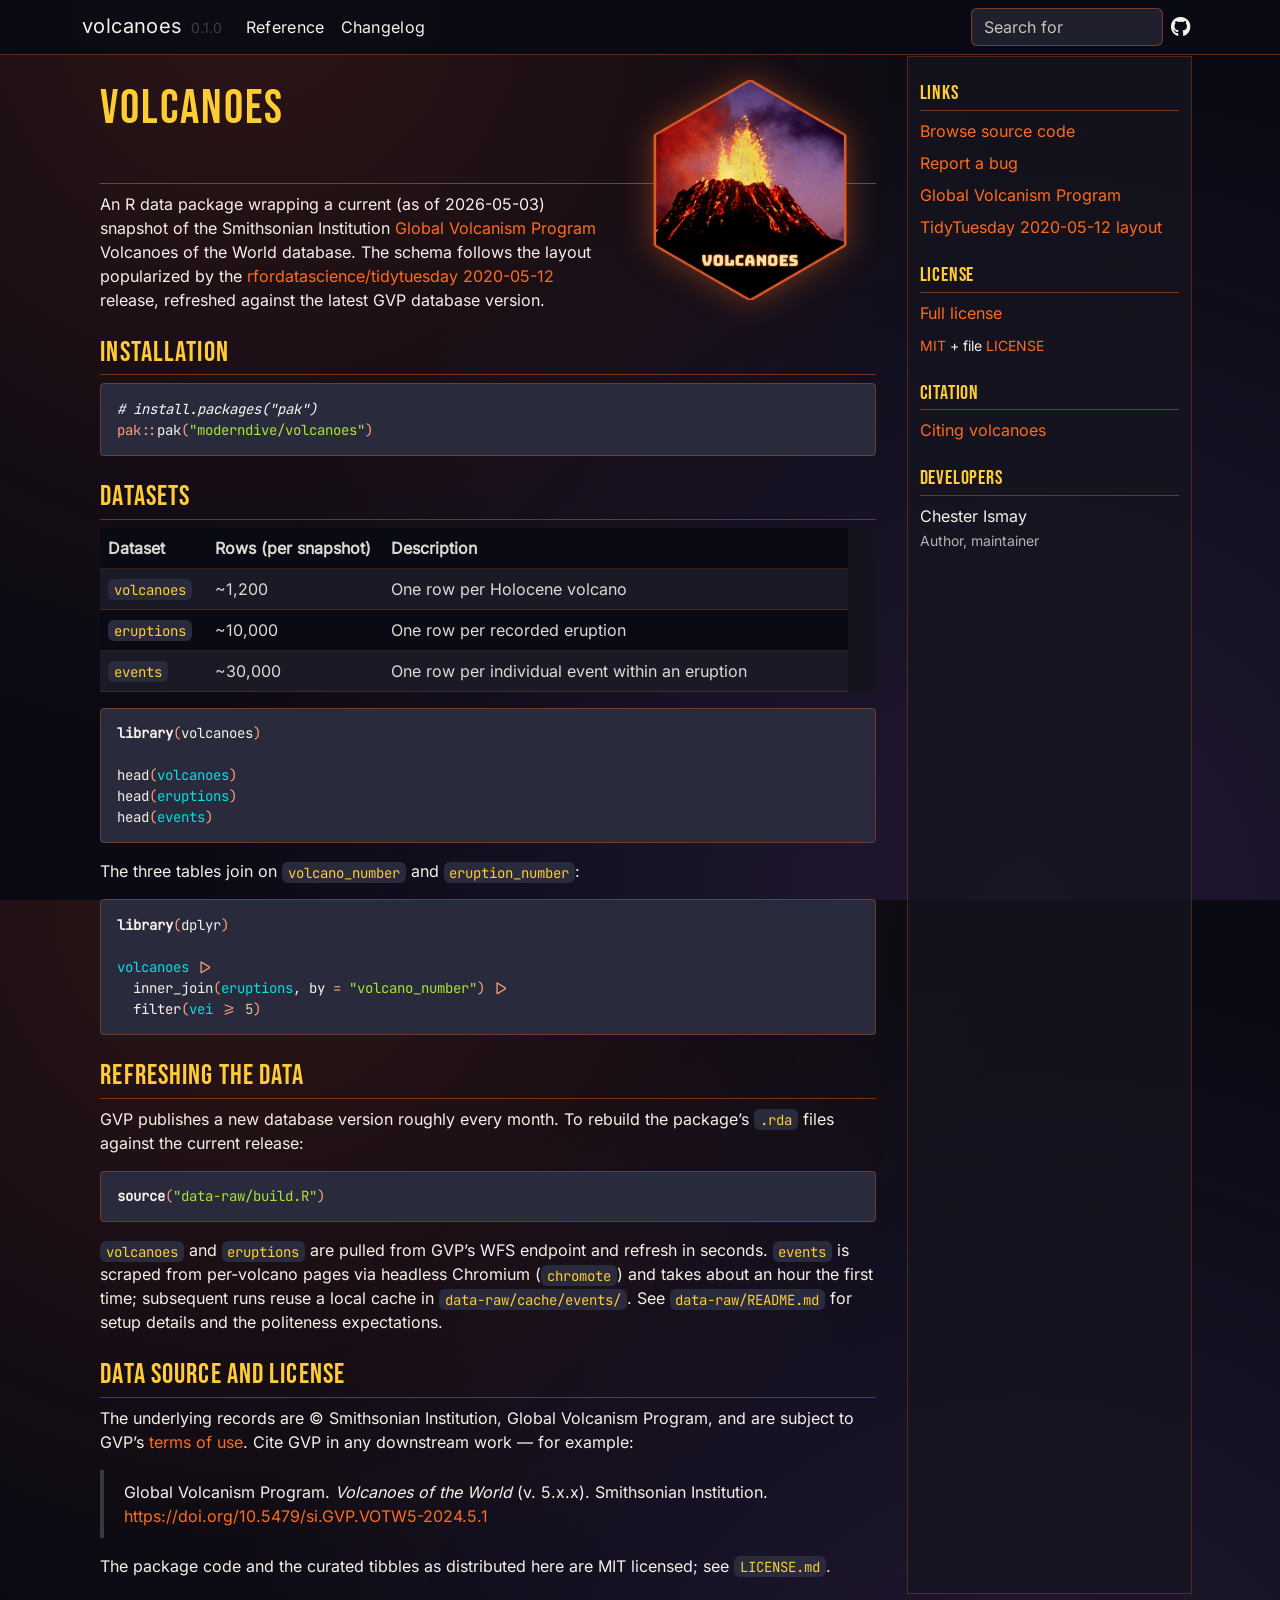
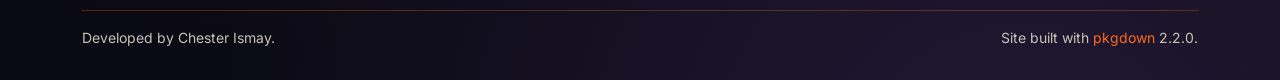
==== commit 97ddf231: "Deploying to gh-pages from @ moderndive/volcanoes@5ae3375f4cb5e83d5c60f3630cde0b2632eceeb3 🚀" ====
--- a/index.html
+++ b/index.html
@@ -43,6 +43,7 @@
     <div id="navbar" class="collapse navbar-collapse ms-3">
       <ul class="navbar-nav me-auto">
 <li class="nav-item"><a class="nav-link" href="reference/index.html">Reference</a></li>
+<li class="nav-item"><a class="nav-link" href="news/index.html">Changelog</a></li>
       </ul>
 <ul class="navbar-nav">
 <li class="nav-item"><form class="form-inline" role="search">
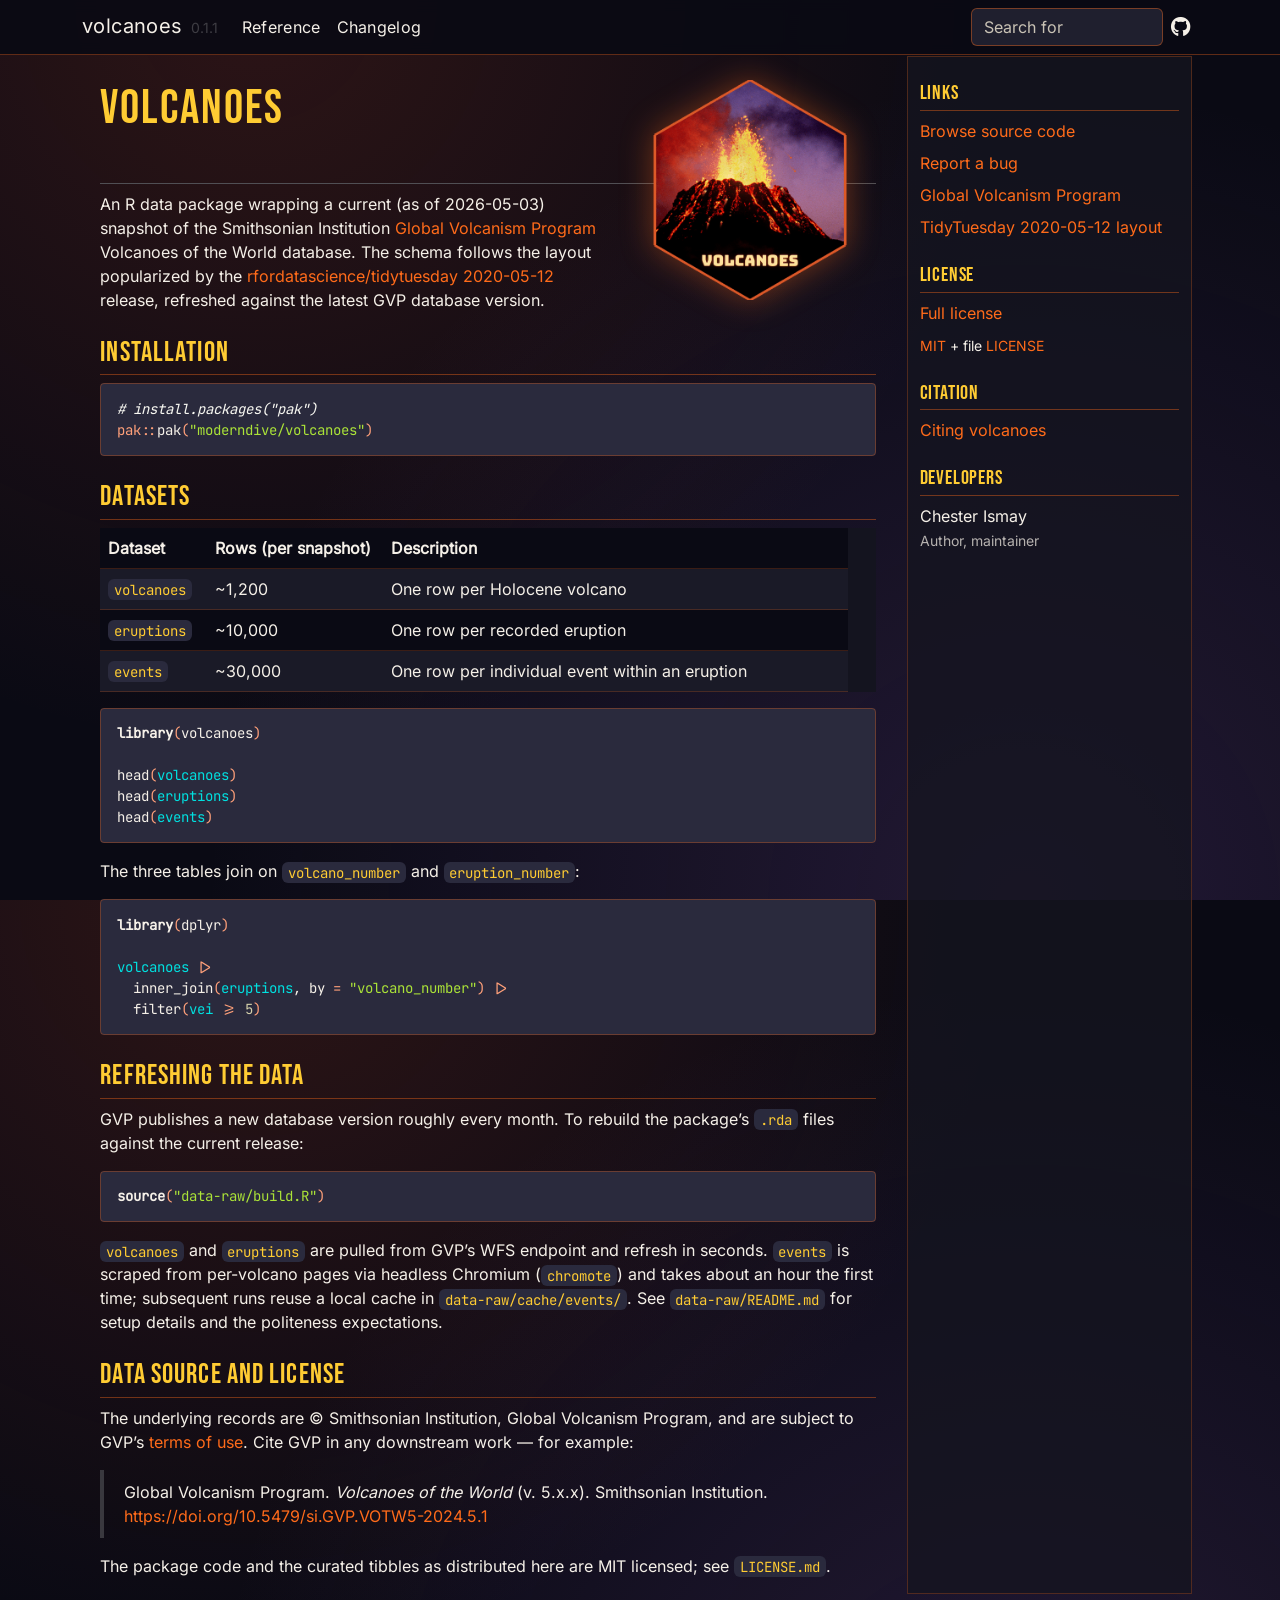
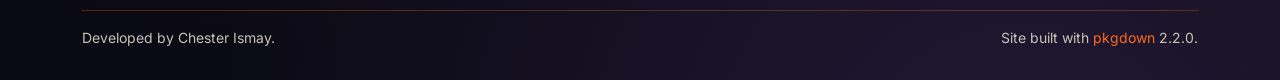
==== commit b81ac569: "Deploying to gh-pages from @ moderndive/volcanoes@b51f9f4847beba2acaf02beb0aff6b6f68592d2b 🚀" ====
--- a/index.html
+++ b/index.html
@@ -12,8 +12,8 @@
 <link rel="icon" sizes="any" href="favicon.ico">
 <link rel="manifest" href="site.webmanifest">
 <script src="deps/jquery-3.6.0/jquery-3.6.0.min.js"></script><meta name="viewport" content="width=device-width, initial-scale=1, shrink-to-fit=no">
-<link href="deps/bootstrap-5.3.1/bootstrap.min.css" rel="stylesheet">
-<script src="deps/bootstrap-5.3.1/bootstrap.bundle.min.js"></script><link href="deps/Inter-0.4.10/font.css" rel="stylesheet">
+<link href="deps/bootstrap-5.3.8/bootstrap.min.css" rel="stylesheet">
+<script src="deps/bootstrap-5.3.8/bootstrap.bundle.min.js"></script><link href="deps/Inter-0.4.10/font.css" rel="stylesheet">
 <link href="deps/JetBrains_Mono-0.4.10/font.css" rel="stylesheet">
 <link href="deps/Bebas_Neue-0.4.10/font.css" rel="stylesheet">
 <link href="deps/font-awesome-6.5.2/css/all.min.css" rel="stylesheet">
@@ -33,7 +33,7 @@
 
     <a class="navbar-brand me-2" href="index.html">volcanoes</a>
 
-    <small class="nav-text text-muted me-auto" data-bs-toggle="tooltip" data-bs-placement="bottom" title="">0.1.0</small>
+    <small class="nav-text text-muted me-auto" data-bs-toggle="tooltip" data-bs-placement="bottom" title="">0.1.1</small>
 
 
     <button class="navbar-toggler" type="button" data-bs-toggle="collapse" data-bs-target="#navbar" aria-controls="navbar" aria-expanded="false" aria-label="Toggle navigation">
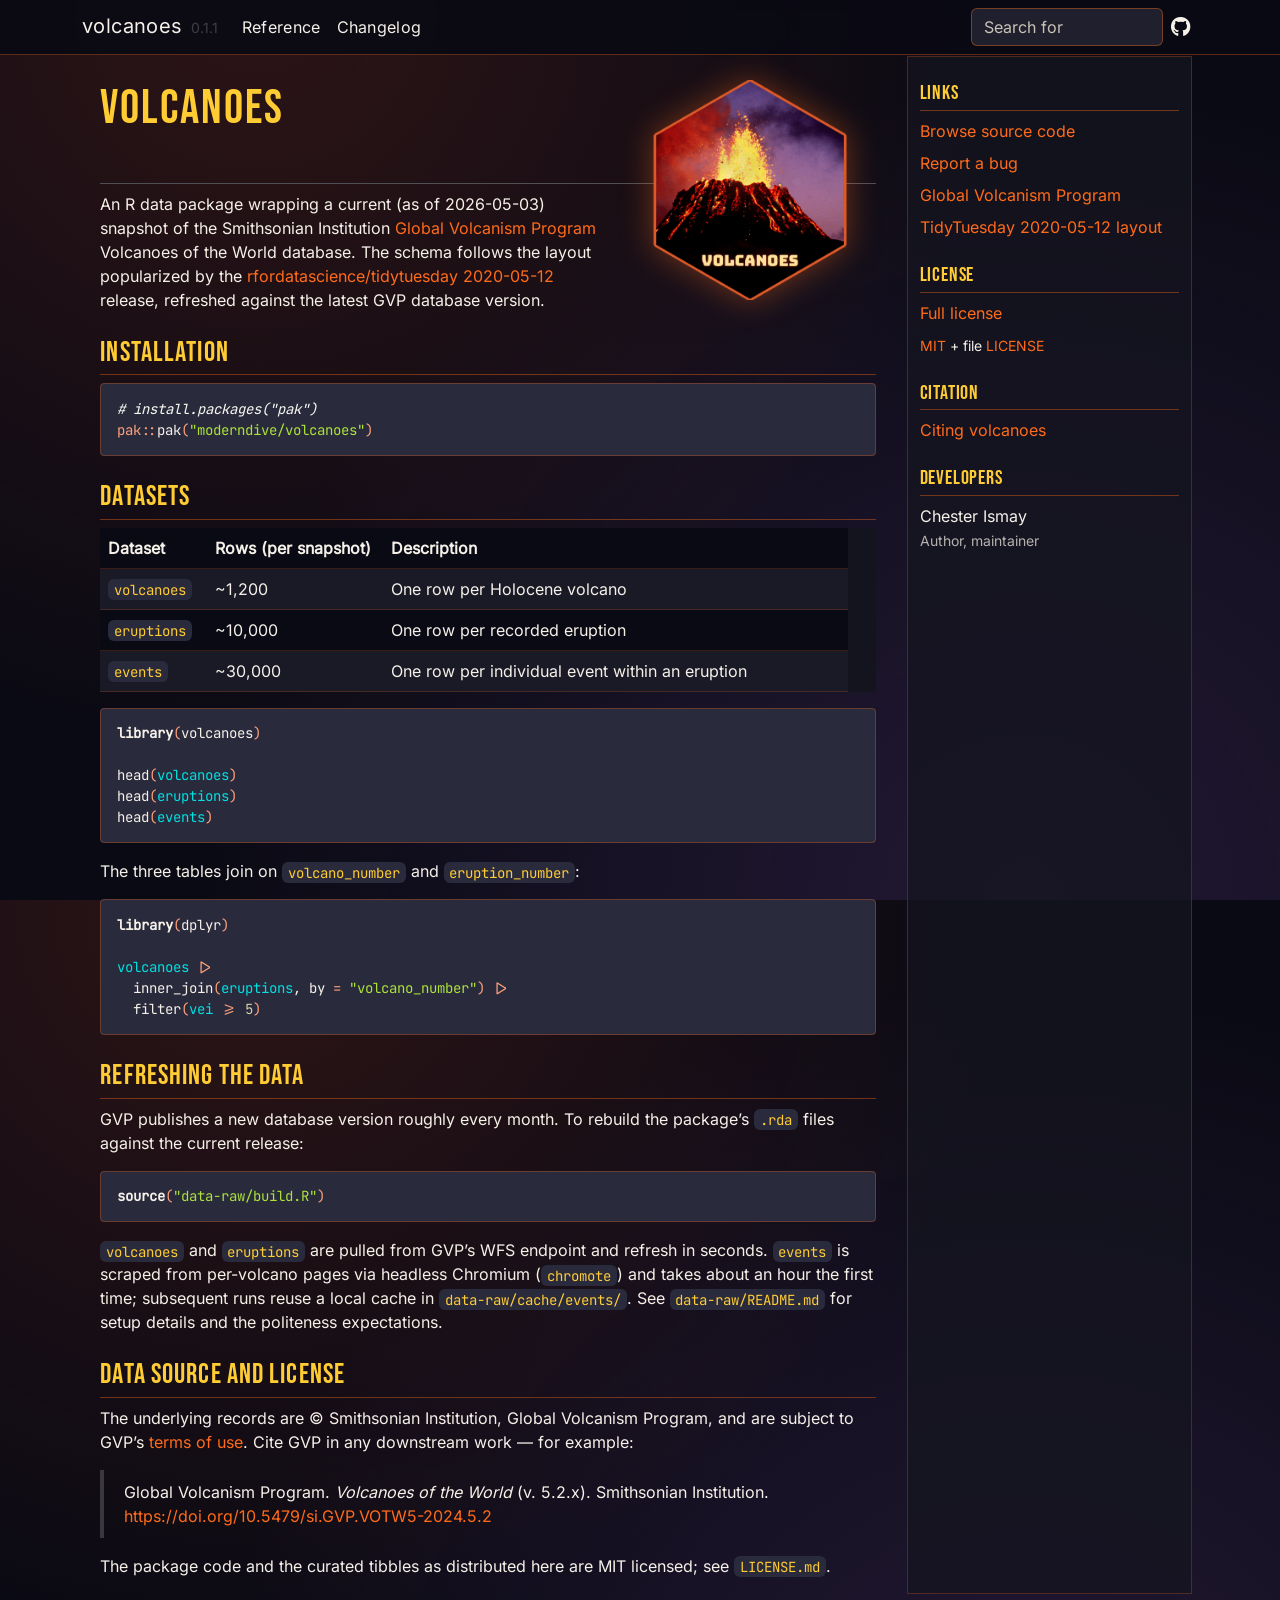
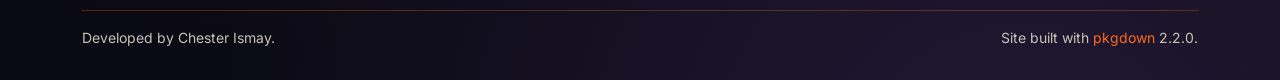
==== commit 2b016648: "Deploying to gh-pages from @ moderndive/volcanoes@6749bec9cfc1a9bfe991bc3ef8882e99b2418f84 🚀" ====
--- a/index.html
+++ b/index.html
@@ -1,5 +1,5 @@
 <!DOCTYPE html>
-<!-- Generated by pkgdown: do not edit by hand --><html lang="en">
+<!-- Generated by pkgdown: do not edit by hand --><html lang="en-US">
 <head>
 <meta http-equiv="Content-Type" content="text/html; charset=UTF-8">
 <meta charset="utf-8">
@@ -130,7 +130,7 @@
 </h2>
 <p>The underlying records are © Smithsonian Institution, Global Volcanism Program, and are subject to GVP’s <a href="https://volcano.si.edu/gvp_terms.cfm" class="external-link">terms of use</a>. Cite GVP in any downstream work — for example:</p>
 <blockquote>
-<p>Global Volcanism Program. <em>Volcanoes of the World</em> (v. 5.x.x). Smithsonian Institution. <a href="https://doi.org/10.5479/si.GVP.VOTW5-2024.5.1" class="external-link uri">https://doi.org/10.5479/si.GVP.VOTW5-2024.5.1</a></p>
+<p>Global Volcanism Program. <em>Volcanoes of the World</em> (v. 5.2.x). Smithsonian Institution. <a href="https://doi.org/10.5479/si.GVP.VOTW5-2024.5.2" class="external-link uri">https://doi.org/10.5479/si.GVP.VOTW5-2024.5.2</a></p>
 </blockquote>
 <p>The package code and the curated tibbles as distributed here are MIT licensed; see <a href="LICENSE.html"><code>LICENSE.md</code></a>.</p>
 </div>
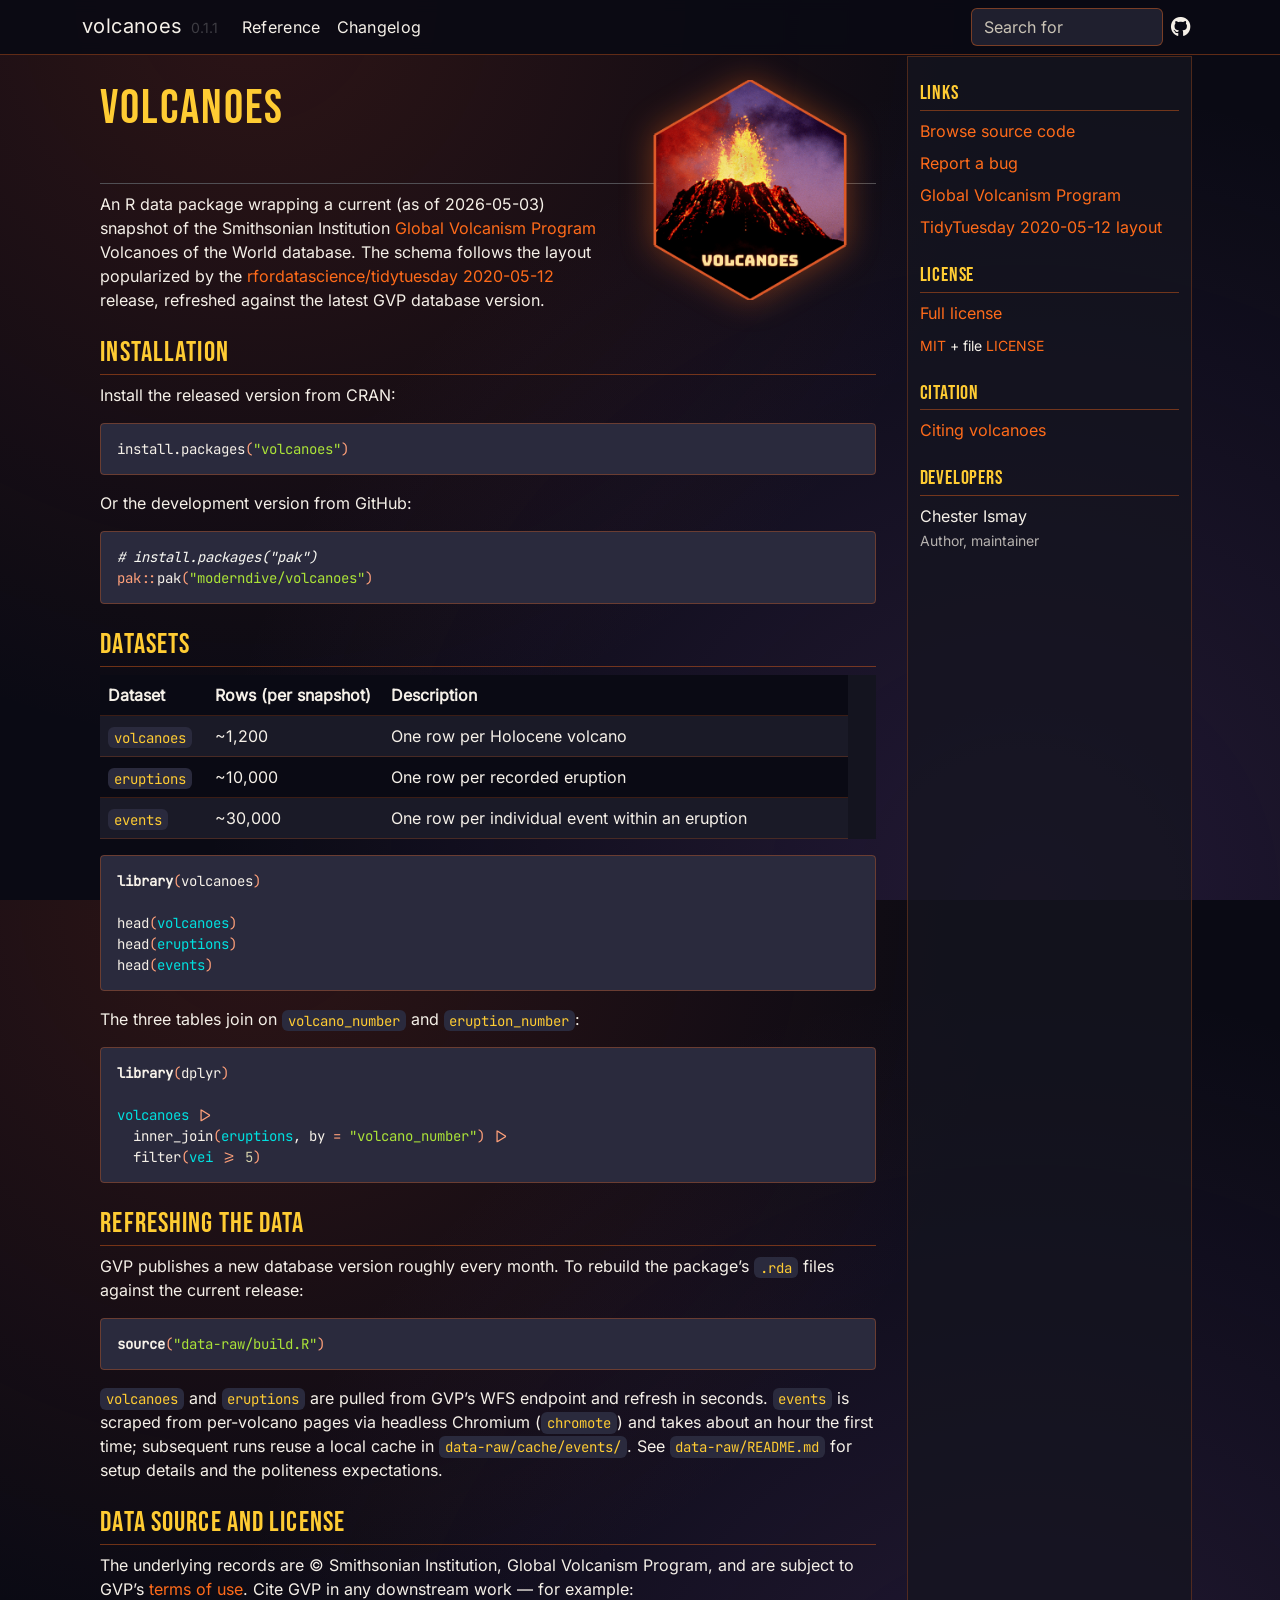
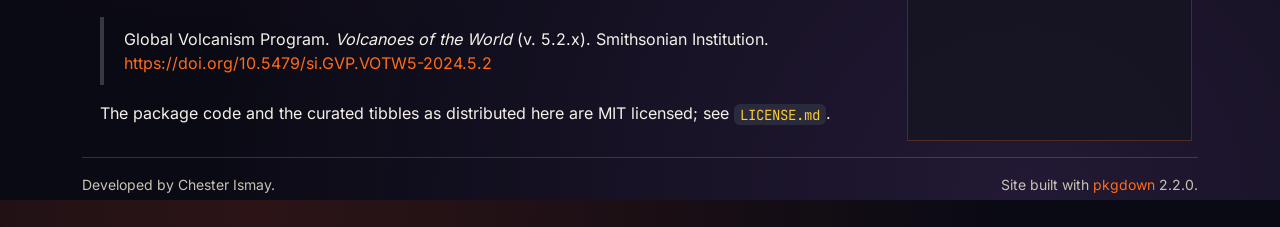
==== commit b80b2d9e: "Deploying to gh-pages from @ moderndive/volcanoes@cd43cc1fe4b2843143fea203a72da9bfadf1b8ce 🚀" ====
--- a/index.html
+++ b/index.html
@@ -67,7 +67,11 @@
 <div class="section level2">
 <h2 id="installation">Installation<a class="anchor" aria-label="anchor" href="#installation"></a>
 </h2>
+<p>Install the released version from CRAN:</p>
 <div class="sourceCode" id="cb1"><pre class="downlit sourceCode r">
+<code class="sourceCode R"><span><span class="fu"><a href="https://rdrr.io/r/utils/install.packages.html" class="external-link">install.packages</a></span><span class="op">(</span><span class="st">"volcanoes"</span><span class="op">)</span></span></code></pre></div>
+<p>Or the development version from GitHub:</p>
+<div class="sourceCode" id="cb2"><pre class="downlit sourceCode r">
 <code class="sourceCode R"><span><span class="co"># install.packages("pak")</span></span>
 <span><span class="fu">pak</span><span class="fu">::</span><span class="fu"><a href="https://pak.r-lib.org/reference/pak.html" class="external-link">pak</a></span><span class="op">(</span><span class="st">"moderndive/volcanoes"</span><span class="op">)</span></span></code></pre></div>
 </div>
@@ -103,14 +107,14 @@
 </tr>
 </tbody>
 </table>
-<div class="sourceCode" id="cb2"><pre class="downlit sourceCode r">
+<div class="sourceCode" id="cb3"><pre class="downlit sourceCode r">
 <code class="sourceCode R"><span><span class="kw"><a href="https://rdrr.io/r/base/library.html" class="external-link">library</a></span><span class="op">(</span><span class="va"><a href="https://moderndive.github.io/volcanoes/">volcanoes</a></span><span class="op">)</span></span>
 <span></span>
 <span><span class="fu"><a href="https://rdrr.io/r/utils/head.html" class="external-link">head</a></span><span class="op">(</span><span class="va">volcanoes</span><span class="op">)</span></span>
 <span><span class="fu"><a href="https://rdrr.io/r/utils/head.html" class="external-link">head</a></span><span class="op">(</span><span class="va">eruptions</span><span class="op">)</span></span>
 <span><span class="fu"><a href="https://rdrr.io/r/utils/head.html" class="external-link">head</a></span><span class="op">(</span><span class="va">events</span><span class="op">)</span></span></code></pre></div>
 <p>The three tables join on <code>volcano_number</code> and <code>eruption_number</code>:</p>
-<div class="sourceCode" id="cb3"><pre class="downlit sourceCode r">
+<div class="sourceCode" id="cb4"><pre class="downlit sourceCode r">
 <code class="sourceCode R"><span><span class="kw"><a href="https://rdrr.io/r/base/library.html" class="external-link">library</a></span><span class="op">(</span><span class="va"><a href="https://dplyr.tidyverse.org" class="external-link">dplyr</a></span><span class="op">)</span></span>
 <span></span>
 <span><span class="va">volcanoes</span> <span class="op">|&gt;</span></span>
@@ -121,7 +125,7 @@
 <h2 id="refreshing-the-data">Refreshing the data<a class="anchor" aria-label="anchor" href="#refreshing-the-data"></a>
 </h2>
 <p>GVP publishes a new database version roughly every month. To rebuild the package’s <code>.rda</code> files against the current release:</p>
-<div class="sourceCode" id="cb4"><pre class="downlit sourceCode r">
+<div class="sourceCode" id="cb5"><pre class="downlit sourceCode r">
 <code class="sourceCode R"><span><span class="kw"><a href="https://rdrr.io/r/base/source.html" class="external-link">source</a></span><span class="op">(</span><span class="st">"data-raw/build.R"</span><span class="op">)</span></span></code></pre></div>
 <p><code>volcanoes</code> and <code>eruptions</code> are pulled from GVP’s WFS endpoint and refresh in seconds. <code>events</code> is scraped from per-volcano pages via headless Chromium (<code>chromote</code>) and takes about an hour the first time; subsequent runs reuse a local cache in <code>data-raw/cache/events/</code>. See <a href="data-raw/README.html"><code>data-raw/README.md</code></a> for setup details and the politeness expectations.</p>
 </div>
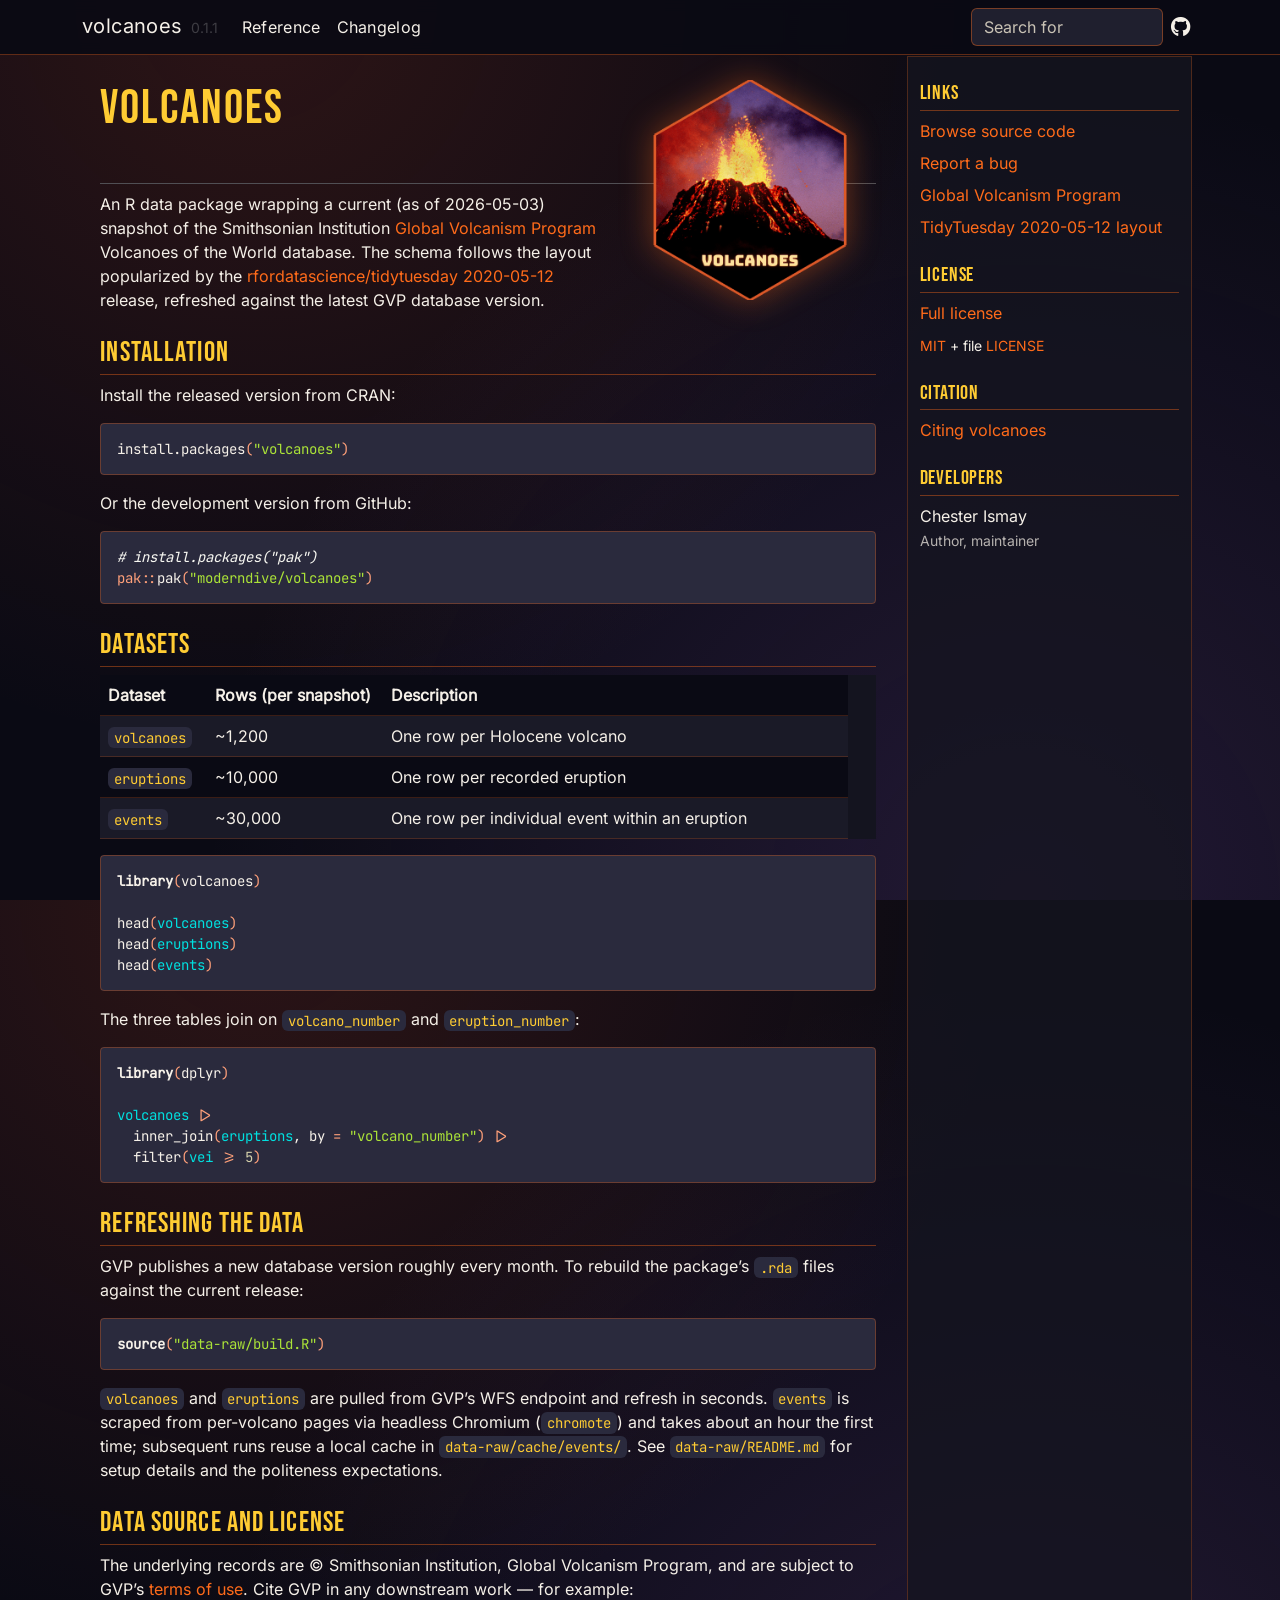
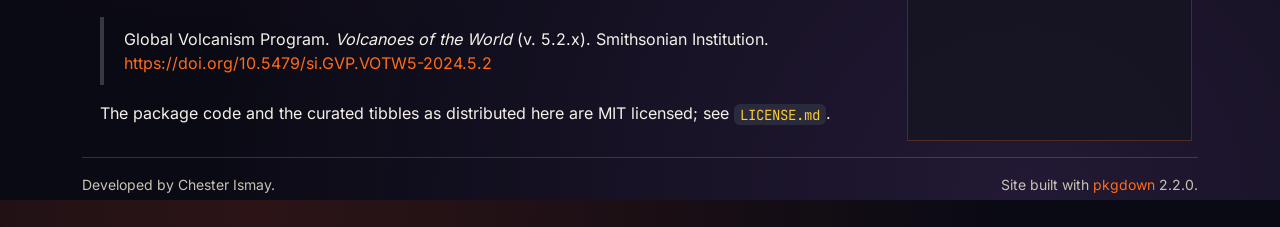
==== commit c2aa0c42: "Deploying to gh-pages from @ moderndive/volcanoes@4f59dc4262e773550a6b79bf512862e024f1f4ea 🚀" ====
--- a/index.html
+++ b/index.html
@@ -127,7 +127,7 @@
 <p>GVP publishes a new database version roughly every month. To rebuild the package’s <code>.rda</code> files against the current release:</p>
 <div class="sourceCode" id="cb5"><pre class="downlit sourceCode r">
 <code class="sourceCode R"><span><span class="kw"><a href="https://rdrr.io/r/base/source.html" class="external-link">source</a></span><span class="op">(</span><span class="st">"data-raw/build.R"</span><span class="op">)</span></span></code></pre></div>
-<p><code>volcanoes</code> and <code>eruptions</code> are pulled from GVP’s WFS endpoint and refresh in seconds. <code>events</code> is scraped from per-volcano pages via headless Chromium (<code>chromote</code>) and takes about an hour the first time; subsequent runs reuse a local cache in <code>data-raw/cache/events/</code>. See <a href="data-raw/README.html"><code>data-raw/README.md</code></a> for setup details and the politeness expectations.</p>
+<p><code>volcanoes</code> and <code>eruptions</code> are pulled from GVP’s WFS endpoint and refresh in seconds. <code>events</code> is scraped from per-volcano pages via headless Chromium (<code>chromote</code>) and takes about an hour the first time; subsequent runs reuse a local cache in <code>data-raw/cache/events/</code>. See <a href="https://github.com/moderndive/volcanoes/blob/main/data-raw/README.md" class="external-link"><code>data-raw/README.md</code></a> for setup details and the politeness expectations.</p>
 </div>
 <div class="section level2">
 <h2 id="data-source-and-license">Data source and license<a class="anchor" aria-label="anchor" href="#data-source-and-license"></a>
@@ -136,7 +136,7 @@
 <blockquote>
 <p>Global Volcanism Program. <em>Volcanoes of the World</em> (v. 5.2.x). Smithsonian Institution. <a href="https://doi.org/10.5479/si.GVP.VOTW5-2024.5.2" class="external-link uri">https://doi.org/10.5479/si.GVP.VOTW5-2024.5.2</a></p>
 </blockquote>
-<p>The package code and the curated tibbles as distributed here are MIT licensed; see <a href="LICENSE.html"><code>LICENSE.md</code></a>.</p>
+<p>The package code and the curated tibbles as distributed here are MIT licensed; see <a href="https://github.com/moderndive/volcanoes/blob/main/LICENSE.md" class="external-link"><code>LICENSE.md</code></a>.</p>
 </div>
 </div>
   </main><aside class="col-md-3"><div class="links">
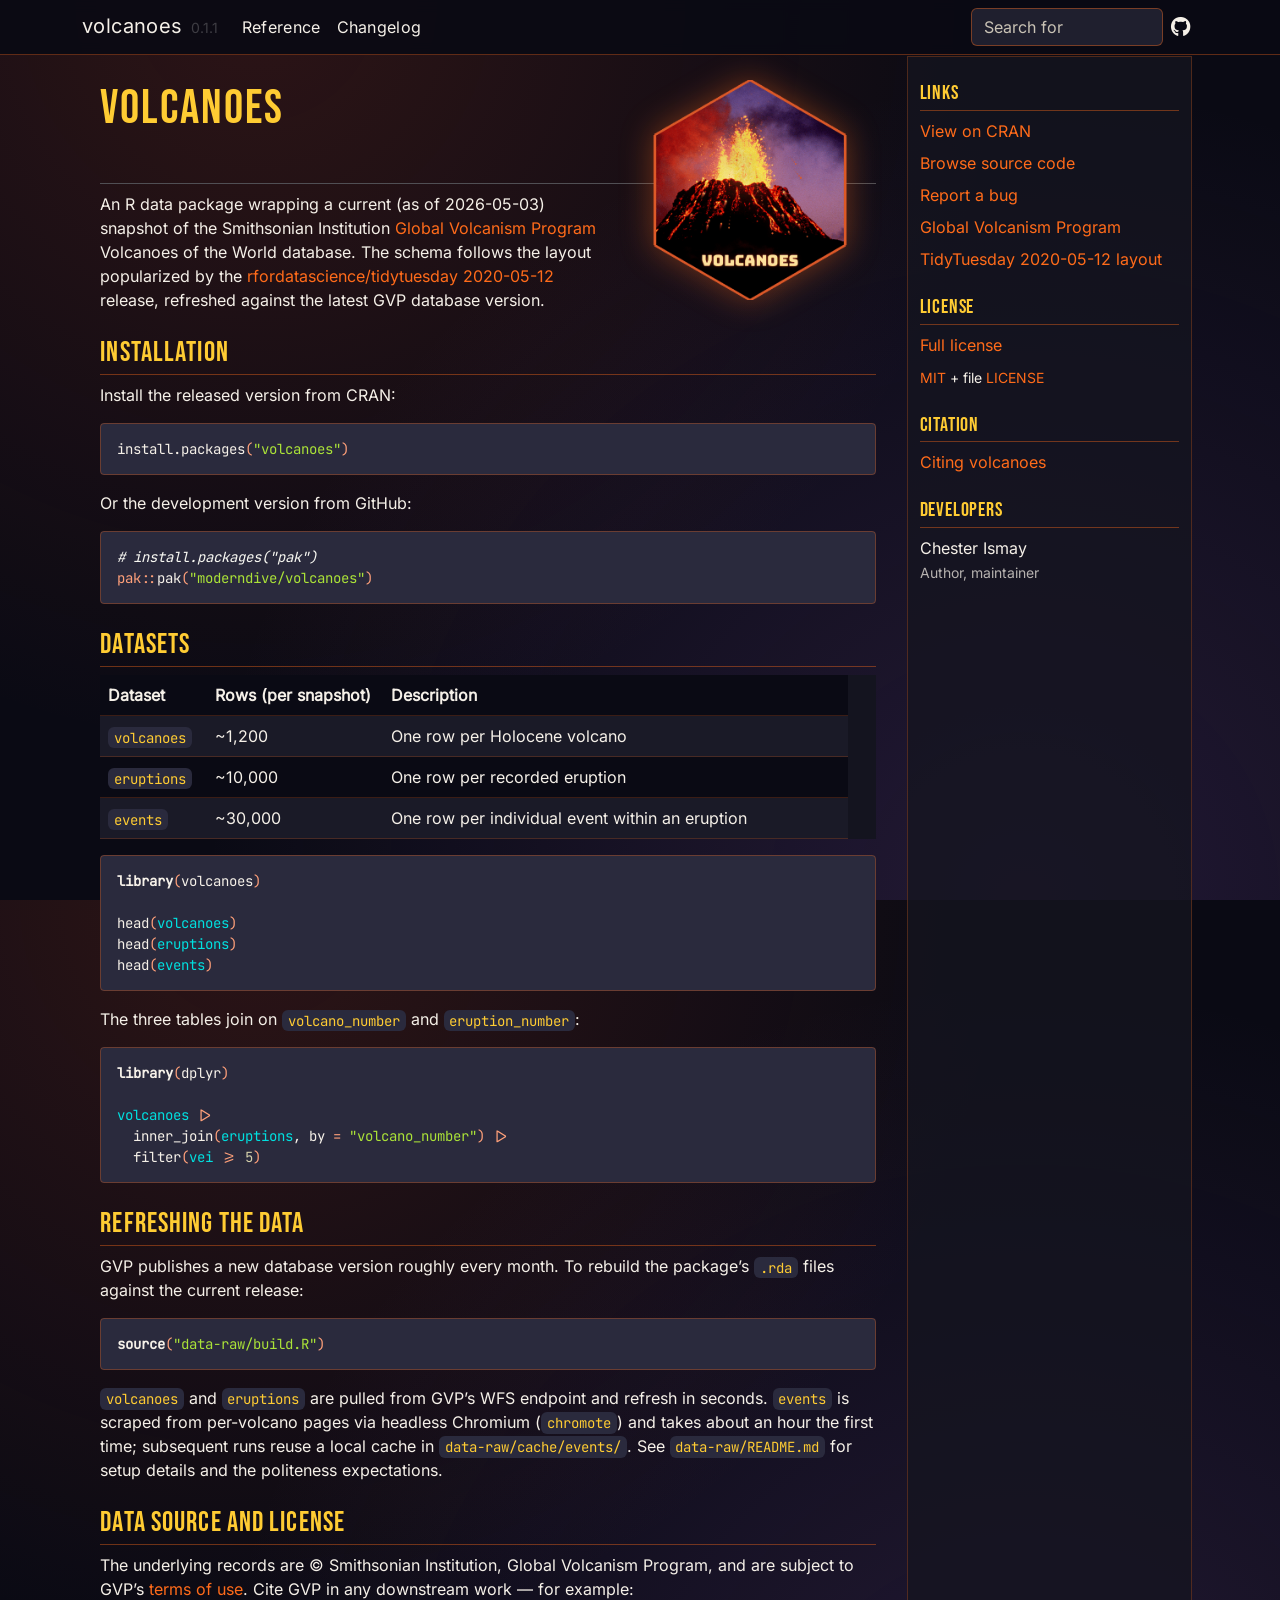
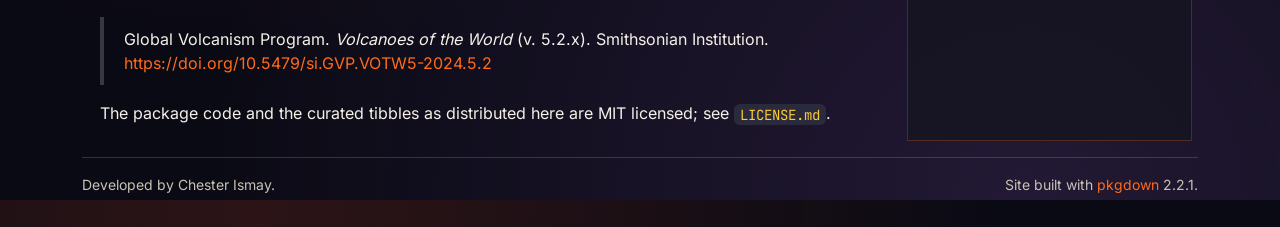
==== commit 5916f0d8: "Deploying to gh-pages from @ moderndive/volcanoes@2a06efad1b8b57580e7622e714e6abded5cfa9ae 🚀" ====
--- a/index.html
+++ b/index.html
@@ -142,6 +142,7 @@
   </main><aside class="col-md-3"><div class="links">
 <h2 data-toc-skip>Links</h2>
 <ul class="list-unstyled">
+<li><a href="https://cloud.r-project.org/package=volcanoes" class="external-link">View on CRAN</a></li>
 <li><a href="https://github.com/moderndive/volcanoes/" class="external-link">Browse source code</a></li>
 <li><a href="https://github.com/moderndive/volcanoes/issues" class="external-link">Report a bug</a></li>
 <li><a href="https://volcano.si.edu/" class="external-link">Global Volcanism Program</a></li>
@@ -183,7 +184,7 @@
 </div>
 
 <div class="pkgdown-footer-right">
-  <p>Site built with <a href="https://pkgdown.r-lib.org/" class="external-link">pkgdown</a> 2.2.0.</p>
+  <p>Site built with <a href="https://pkgdown.r-lib.org/" class="external-link">pkgdown</a> 2.2.1.</p>
 </div>
 
     </footer>
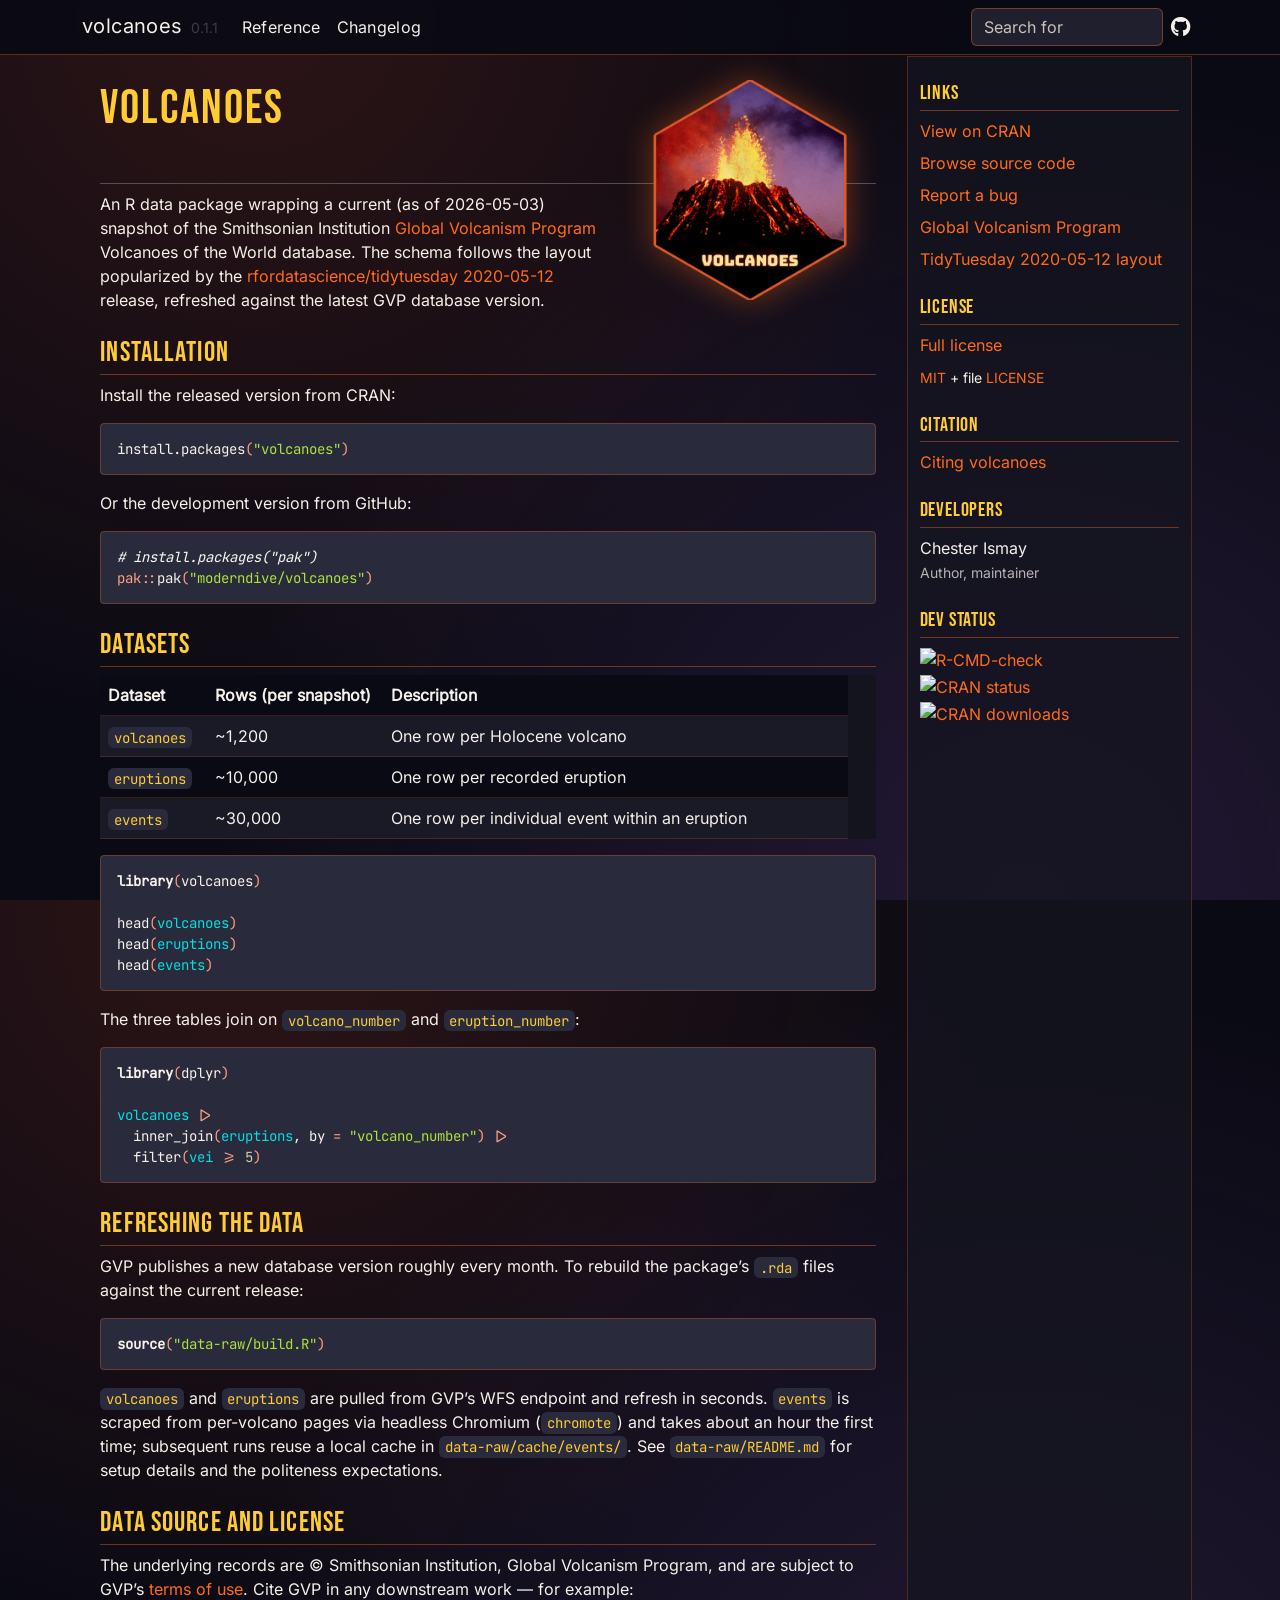
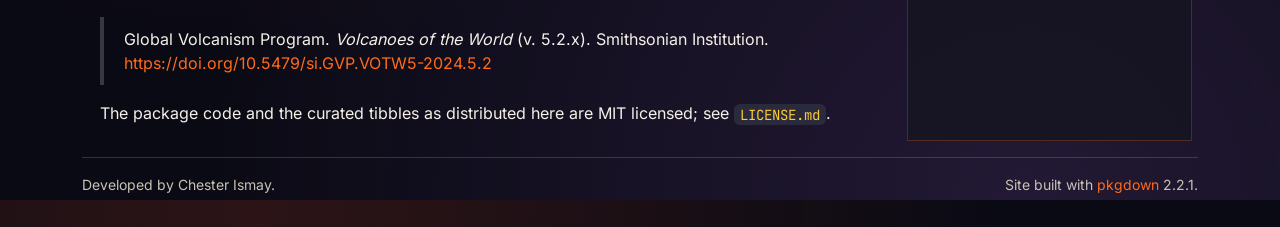
==== commit ba8841e5: "Deploying to gh-pages from @ moderndive/volcanoes@7bcc30a82141d2800ab7ad6d02ca0a52dcd90644 🚀" ====
--- a/index.html
+++ b/index.html
@@ -63,6 +63,8 @@
 <a class="anchor" aria-label="anchor" href="#volcanoes-"></a>
 </h1>
 </div>
+<!-- badges: start -->
+
 <p>An R data package wrapping a current (as of 2026-05-03) snapshot of the Smithsonian Institution <a href="https://volcano.si.edu/" class="external-link">Global Volcanism Program</a> Volcanoes of the World database. The schema follows the layout popularized by the <a href="https://github.com/rfordatascience/tidytuesday/tree/main/data/2020/2020-05-12" class="external-link">rfordatascience/tidytuesday 2020-05-12</a> release, refreshed against the latest GVP database version.</p>
 <div class="section level2">
 <h2 id="installation">Installation<a class="anchor" aria-label="anchor" href="#installation"></a>
@@ -173,7 +175,14 @@
 </ul>
 </div>
 
-
+<div class="dev-status">
+<h2 data-toc-skip>Dev status</h2>
+<ul class="list-unstyled">
+<li><a href="https://github.com/moderndive/volcanoes/actions/workflows/R-CMD-check.yaml" class="external-link"><img src="https://github.com/moderndive/volcanoes/actions/workflows/R-CMD-check.yaml/badge.svg" alt="R-CMD-check"></a></li>
+<li><a href="https://CRAN.R-project.org/package=volcanoes" class="external-link"><img src="https://www.r-pkg.org/badges/version/volcanoes" alt="CRAN status"></a></li>
+<li><a href="https://CRAN.R-project.org/package=volcanoes" class="external-link"><img src="https://cranlogs.r-pkg.org/badges/grand-total/volcanoes" alt="CRAN downloads"></a></li>
+</ul>
+</div>
 
   </aside>
 </div>
